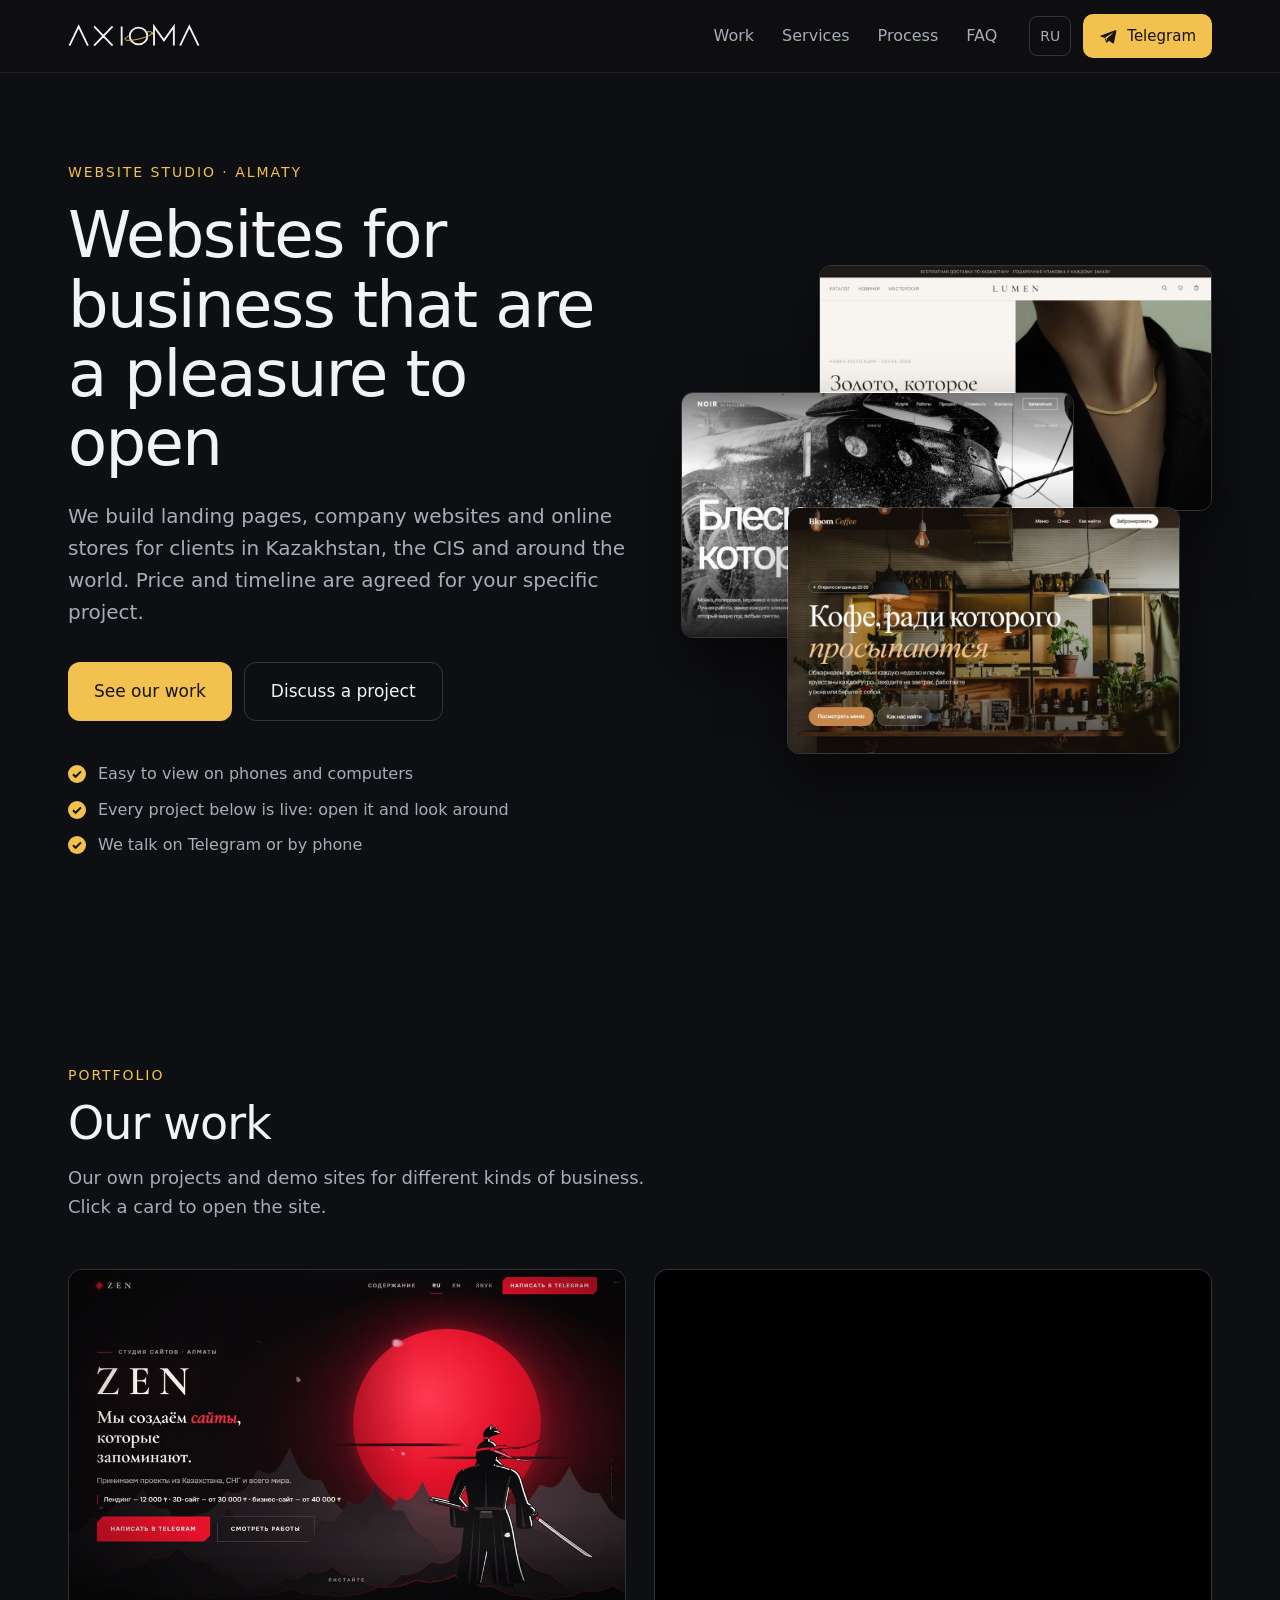
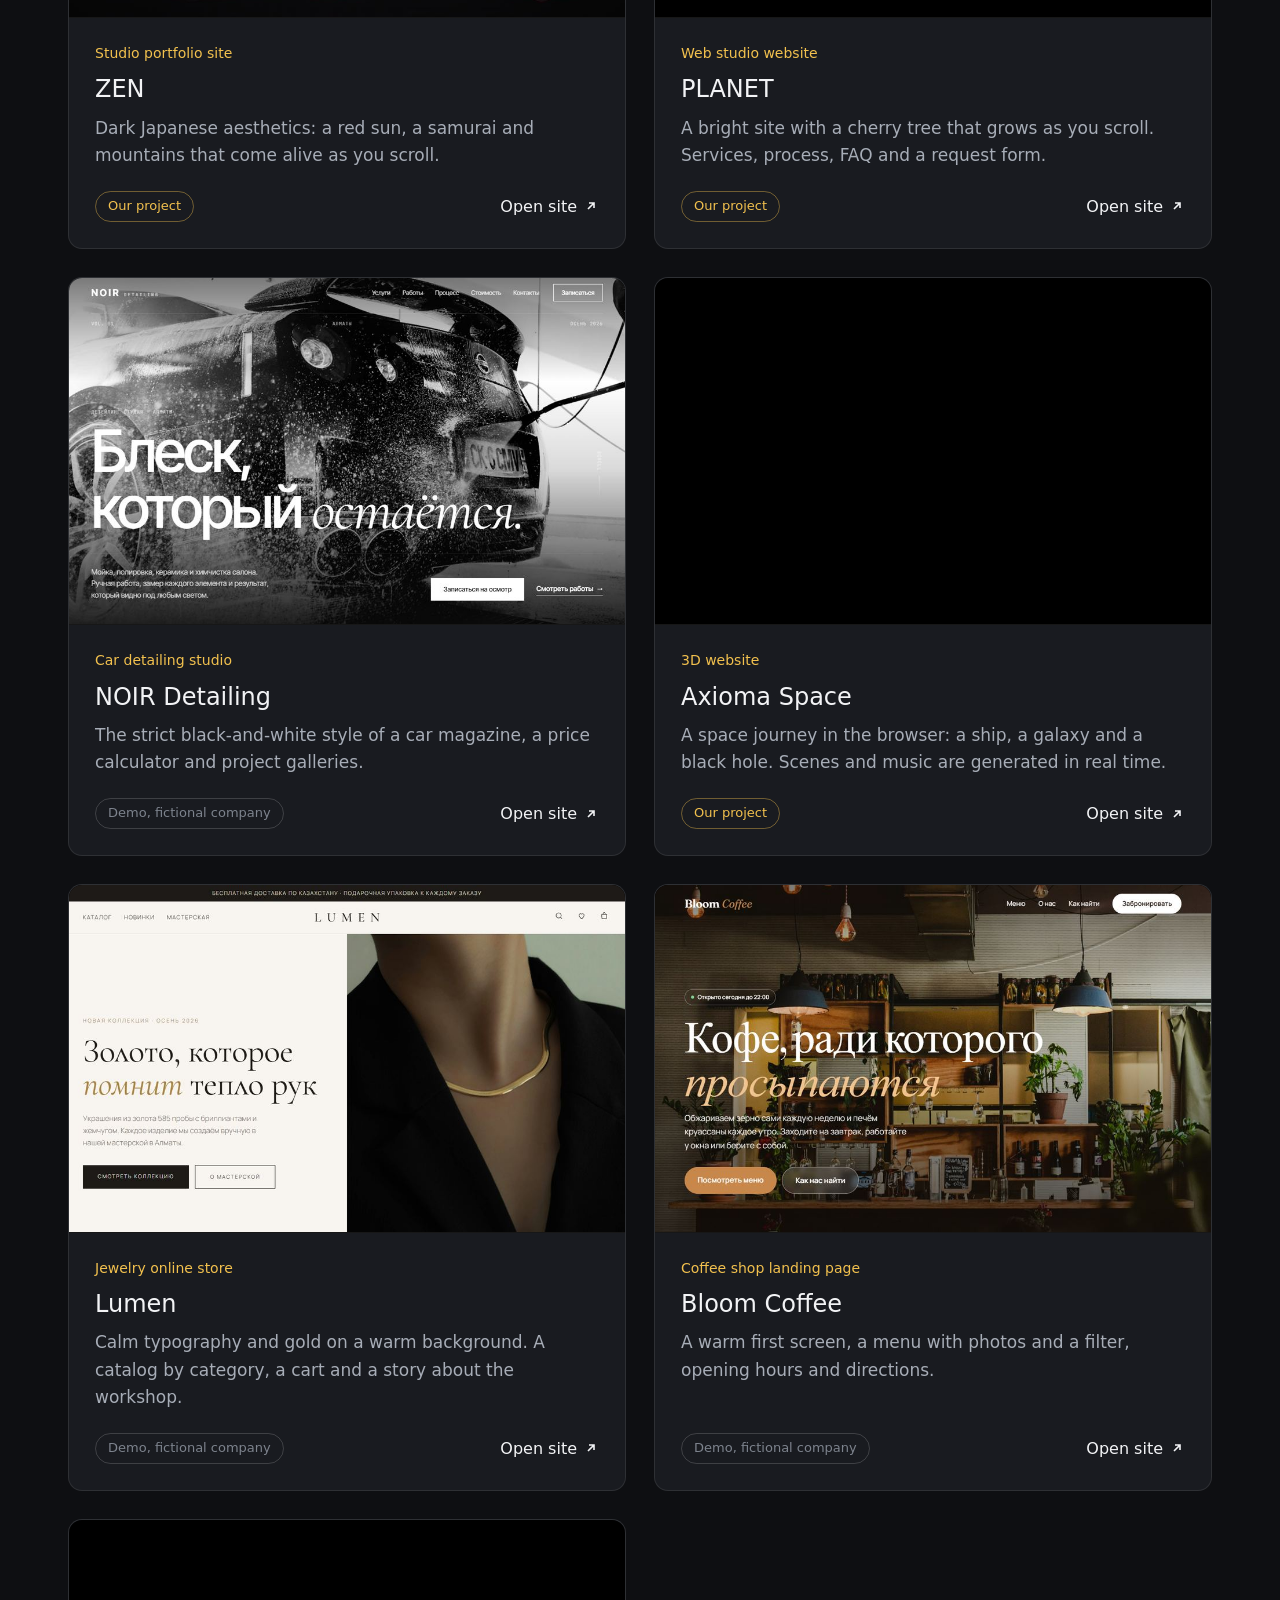
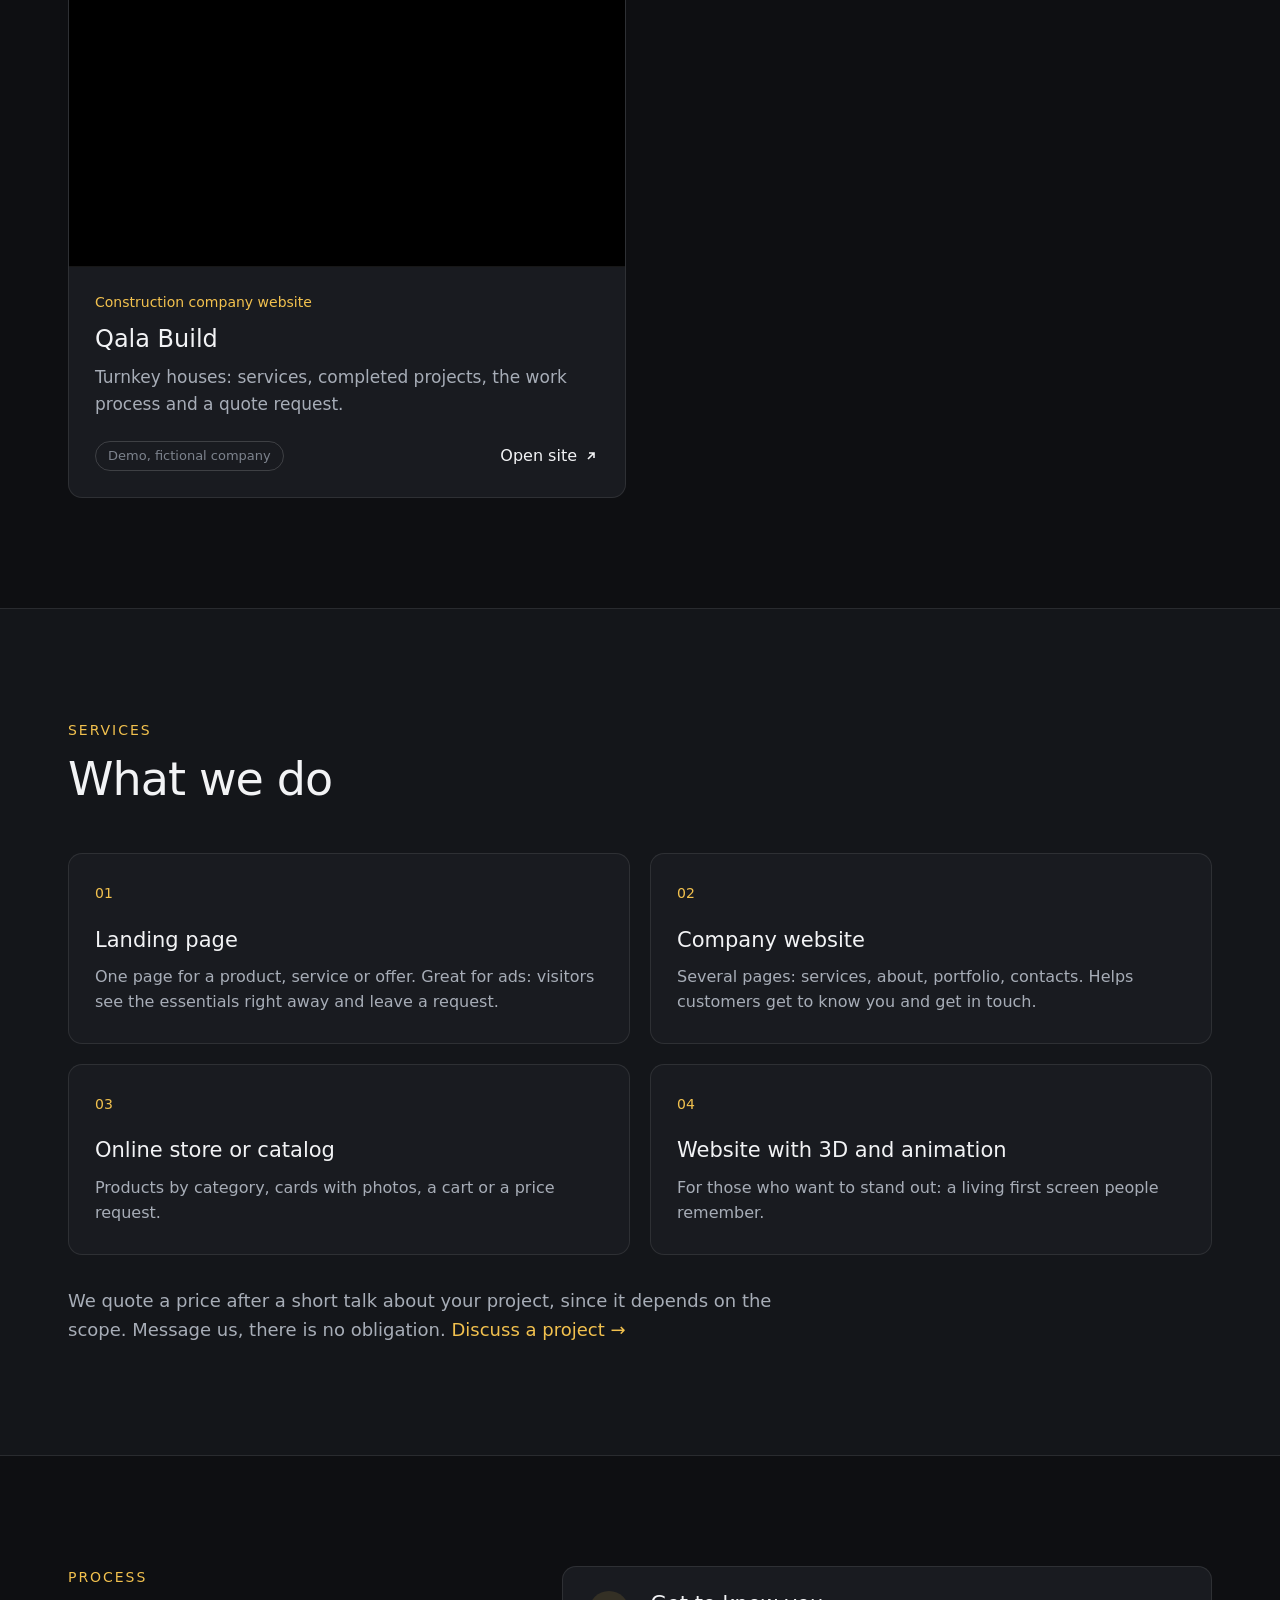
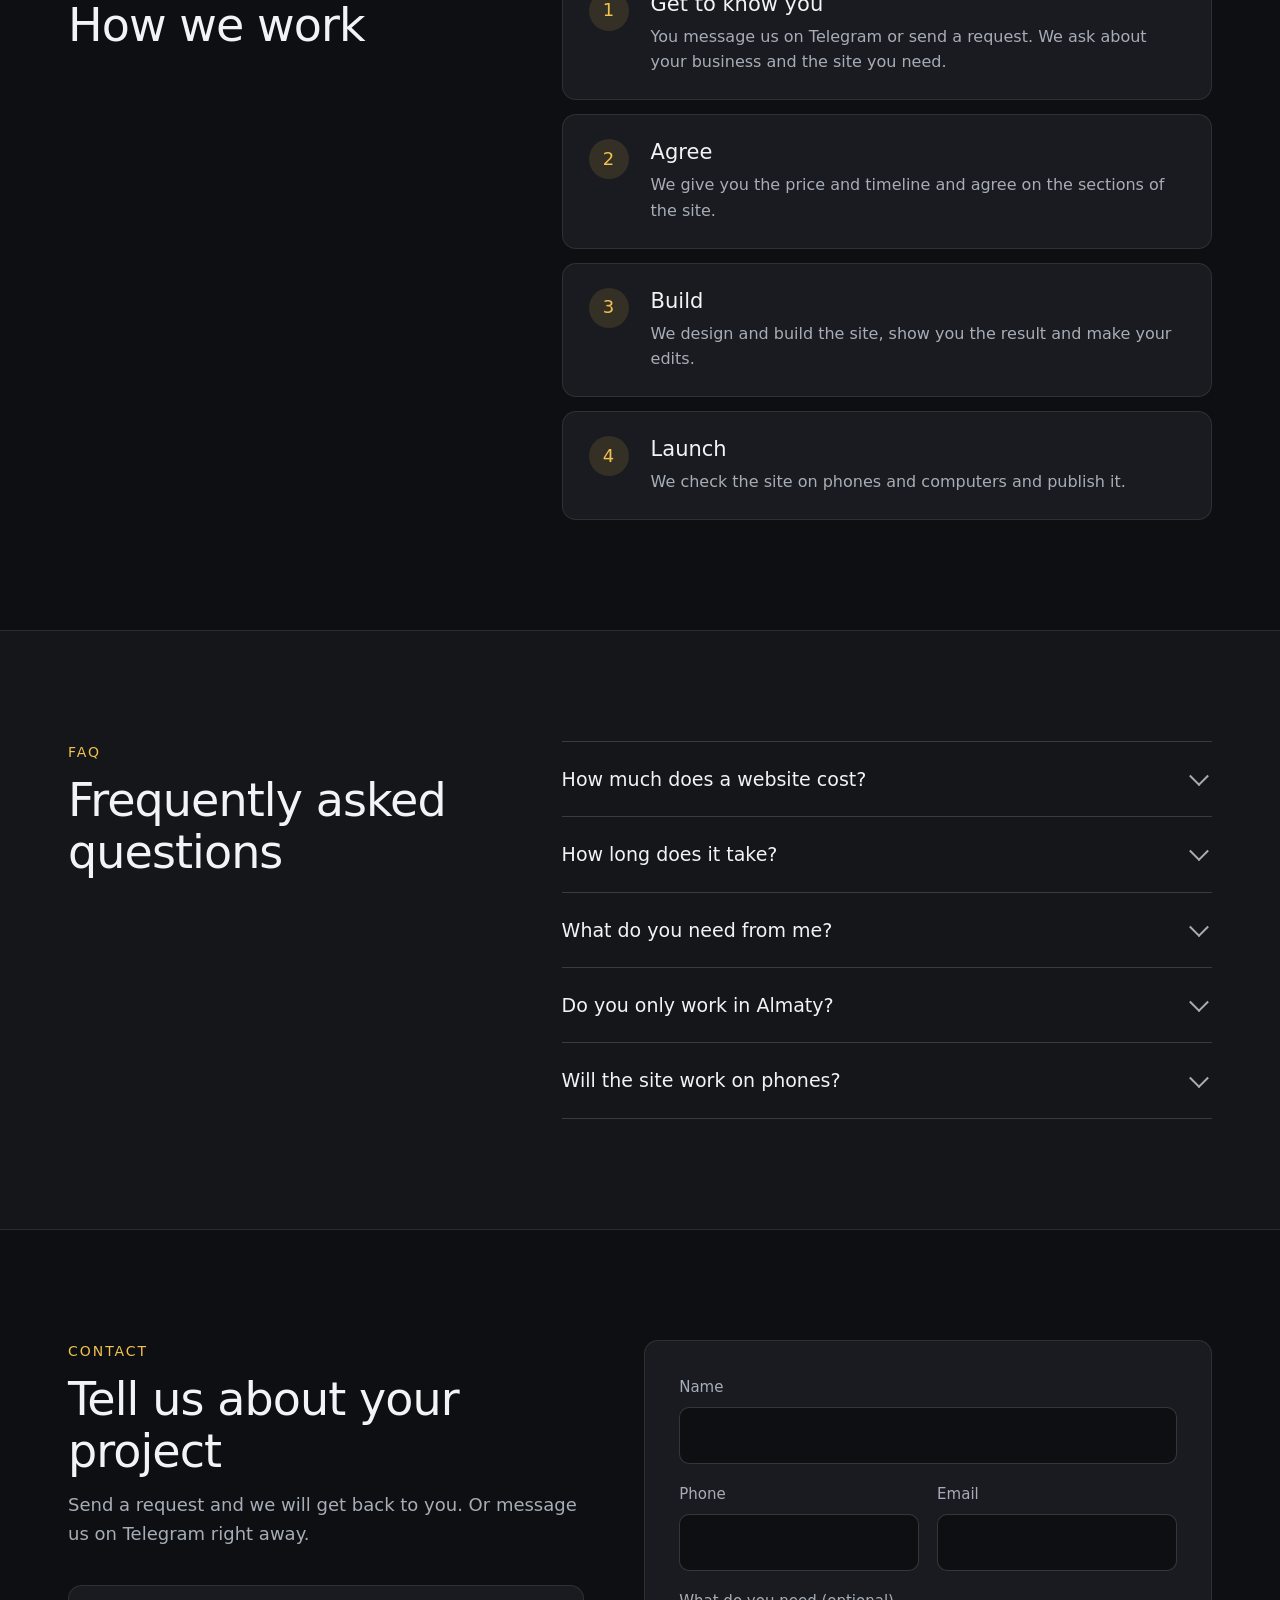
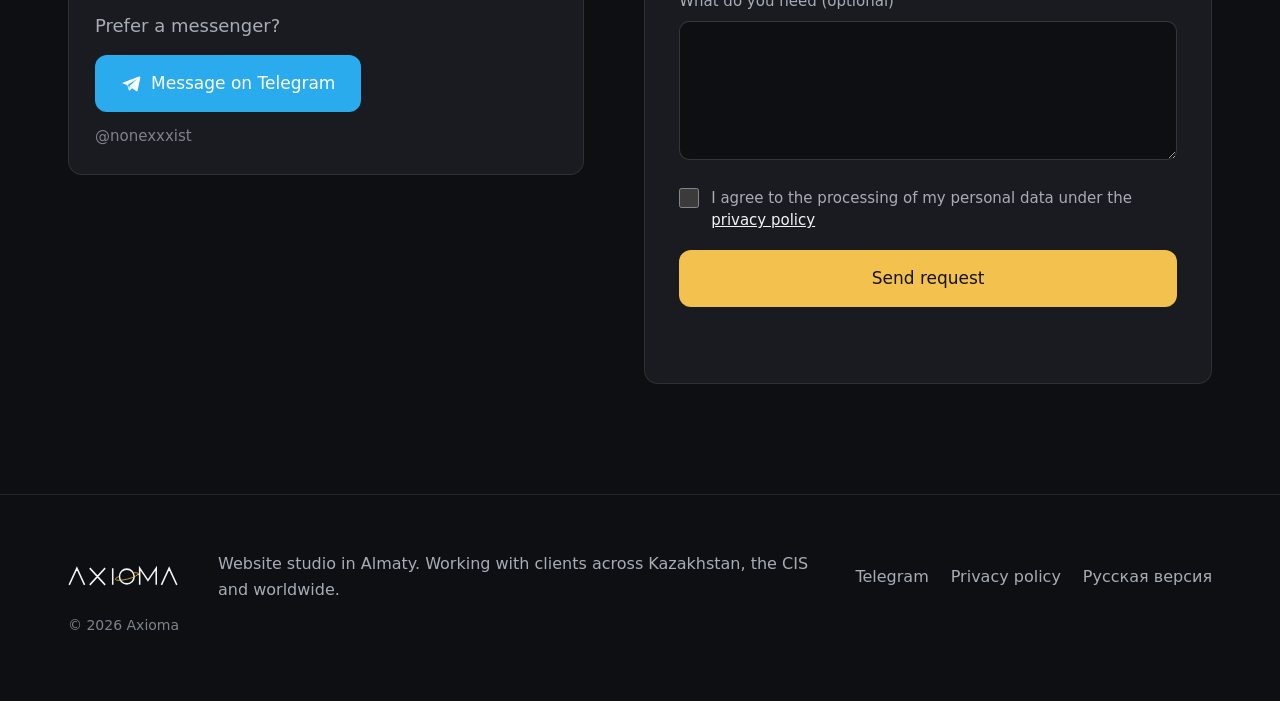
==== en/index.html @ 8eda01a6 "Redesign: calm portfolio-first home page, no prices; 3D site moves to /space/ Co-Authored-By: Claude" ====
<!doctype html>
<html lang="en">
<head>
<meta charset="utf-8">
<meta name="viewport" content="width=device-width, initial-scale=1">
<meta http-equiv="Content-Security-Policy" content="default-src 'none'; script-src 'self'; style-src 'self' https://fonts.googleapis.com; font-src https://fonts.gstatic.com; img-src 'self' data:; connect-src https://api.web3forms.com; base-uri 'none'; form-action 'none'; object-src 'none'">
<meta name="referrer" content="strict-origin-when-cross-origin">
<meta name="color-scheme" content="dark">
<meta name="theme-color" content="#0e0f12">
<title>Axioma — website design and development in Almaty</title>
<meta name="description" content="Axioma builds websites for business: landing pages, company websites and online stores. Based in Almaty, working with clients worldwide. See our work and get in touch.">
<link rel="canonical" href="https://axioma.codes/en/">
<link rel="alternate" hreflang="ru" href="https://axioma.codes/">
<link rel="alternate" hreflang="en" href="https://axioma.codes/en/">
<link rel="alternate" hreflang="x-default" href="https://axioma.codes/">
<meta property="og:type" content="website">
<meta property="og:site_name" content="Axioma">
<meta property="og:title" content="Axioma — website design and development in Almaty">
<meta property="og:description" content="Axioma builds websites for business: landing pages, company websites and online stores. Based in Almaty, working with clients worldwide. See our work and get in touch.">
<meta property="og:url" content="https://axioma.codes/en/">
<meta property="og:image" content="https://axioma.codes/og.png">
<meta property="og:image:width" content="1200">
<meta property="og:image:height" content="630">
<meta name="twitter:card" content="summary_large_image">
<link rel="icon" href="/img/favicon.svg" type="image/svg+xml">
<link rel="preconnect" href="https://fonts.googleapis.com">
<link rel="preconnect" href="https://fonts.gstatic.com" crossorigin>
<link href="https://fonts.googleapis.com/css2?family=Onest:wght@300;400;500;600&display=swap" rel="stylesheet">
<link rel="stylesheet" href="/css/home.css?v=519f4a3d72">
<script src="/js/home.js?v=519f4a3d72" defer></script>
<script type="application/ld+json">{"@context": "https://schema.org", "@type": "ProfessionalService", "name": "Axioma", "url": "https://axioma.codes/en/", "description": "Axioma builds websites for business: landing pages, company websites and online stores. Based in Almaty, working with clients worldwide. See our work and get in touch.", "logo": "https://axioma.codes/img/logo.svg", "image": "https://axioma.codes/og.png", "address": {"@type": "PostalAddress", "addressLocality": "Almaty", "addressCountry": "KZ"}, "areaServed": "Worldwide", "sameAs": ["https://t.me/nonexxxist"]}</script>
<script type="application/ld+json">{"@context": "https://schema.org", "@type": "FAQPage", "mainEntity": [{"@type": "Question", "name": "How much does a website cost?", "acceptedAnswer": {"@type": "Answer", "text": "It depends on the project: how many pages, whether there is a catalog, whether you want animation. Tell us what you need and we will give you an exact price before we start."}}, {"@type": "Question", "name": "How long does it take?", "acceptedAnswer": {"@type": "Answer", "text": "It depends on the scope. We tell you the timeline in advance, together with the price."}}, {"@type": "Question", "name": "What do you need from me?", "acceptedAnswer": {"@type": "Answer", "text": "Tell us about your business and send texts and photos if you have them. If something is missing, we will suggest what to do."}}, {"@type": "Question", "name": "Do you only work in Almaty?", "acceptedAnswer": {"@type": "Answer", "text": "No. We are based in Almaty and work remotely with clients from Kazakhstan, the CIS and other countries."}}, {"@type": "Question", "name": "Will the site work on phones?", "acceptedAnswer": {"@type": "Answer", "text": "Yes. We check every site on phones and computers."}}]}</script>
</head>
<body>
<header class="top"><div class="wrap">
  <a class="logo" href="/en/" aria-label="Axioma"><img src="/img/logo.svg" alt="Axioma" width="132" height="25"></a>
  <nav class="nav" id="nav"><a href="#work">Work</a><a href="#services">Services</a><a href="#process">Process</a><a href="#faq">FAQ</a></nav>
  <div class="actions">
    <a class="lang" href="/" hreflang="ru" title="Русская версия">RU</a>
    <a class="btn small" href="https://t.me/nonexxxist" target="_blank" rel="noopener"><svg viewBox="0 0 24 24" aria-hidden="true"><path d="M21.5 4.2 2.9 11.4c-1.3.5-1.3 1.2-.2 1.5l4.8 1.5 1.8 5.6c.2.6.1.9.8.9.5 0 .7-.2 1-.5l2.3-2.2 4.8 3.5c.9.5 1.5.2 1.7-.8l3.2-15c.3-1.3-.5-1.9-1.6-1.4zM8.3 14l9.9-6.3c.5-.3.9-.1.5.2l-8.4 7.6-.3 3.6z"/></svg><span>Telegram</span></a>
    <button class="burger" type="button" aria-controls="nav" aria-expanded="false" aria-label="Menu"><i></i><i></i></button>
  </div>
</div></header>

<main>
<section class="hero"><div class="wrap">
  <div class="hero-txt">
    <p class="eyebrow">Website studio · Almaty</p>
    <h1>Websites for business that are a pleasure to open</h1>
    <p class="lead">We build landing pages, company websites and online stores for clients in Kazakhstan, the CIS and around the world. Price and timeline are agreed for your specific project.</p>
    <div class="cta"><a class="btn" href="#work">See our work</a><a class="btn ghost" href="#request">Discuss a project</a></div>
    <ul class="facts"><li>Easy to view on phones and computers</li><li>Every project below is live: open it and look around</li><li>We talk on Telegram or by phone</li></ul>
  </div>
  <div class="hero-pics" aria-hidden="true">
    <img class="p1" src="/img/work-lumen.jpg" alt="" width="960" height="600">
    <img class="p2" src="/img/work-noir.jpg" alt="" width="960" height="600">
    <img class="p3" src="/img/work-coffee.jpg" alt="" width="960" height="600">
  </div>
</div></section>

<section id="work" class="sec"><div class="wrap">
  <div class="head"><p class="eyebrow">Portfolio</p><h2>Our work</h2><p class="sub">Our own projects and demo sites for different kinds of business. Click a card to open the site.</p></div>
  <div class="works"><a class="work" href="https://rootvandal.github.io/zen/" target="_blank" rel="noopener"><span class="shot"><img src="/img/work-zen.jpg" alt="ZEN: Studio portfolio site" width="960" height="600" loading="lazy"></span><span class="meta"><span class="kind">Studio portfolio site</span><span class="name">ZEN</span><span class="text">Dark Japanese aesthetics: a red sun, a samurai and mountains that come alive as you scroll.</span><span class="foot"><span class="badge ours">Our project</span><span class="go">Open site <svg viewBox="0 0 16 16" aria-hidden="true"><path d="M5 11 11 5M6 5h5v5"/></svg></span></span></span></a><a class="work" href="https://kenyfn.github.io/planet-preview/" target="_blank" rel="noopener"><span class="shot"><img src="/img/work-planet.jpg" alt="PLANET: Web studio website" width="960" height="600" loading="lazy"></span><span class="meta"><span class="kind">Web studio website</span><span class="name">PLANET</span><span class="text">A bright site with a cherry tree that grows as you scroll. Services, process, FAQ and a request form.</span><span class="foot"><span class="badge ours">Our project</span><span class="go">Open site <svg viewBox="0 0 16 16" aria-hidden="true"><path d="M5 11 11 5M6 5h5v5"/></svg></span></span></span></a><a class="work" href="https://rootvandal.github.io/noir-detailing/" target="_blank" rel="noopener"><span class="shot"><img src="/img/work-noir.jpg" alt="NOIR Detailing: Car detailing studio" width="960" height="600" loading="lazy"></span><span class="meta"><span class="kind">Car detailing studio</span><span class="name">NOIR Detailing</span><span class="text">The strict black-and-white style of a car magazine, a price calculator and project galleries.</span><span class="foot"><span class="badge">Demo, fictional company</span><span class="go">Open site <svg viewBox="0 0 16 16" aria-hidden="true"><path d="M5 11 11 5M6 5h5v5"/></svg></span></span></span></a><a class="work" href="/space/" target="_blank" rel="noopener"><span class="shot"><img src="/img/work-space.jpg" alt="Axioma Space: 3D website" width="960" height="600" loading="lazy"></span><span class="meta"><span class="kind">3D website</span><span class="name">Axioma Space</span><span class="text">A space journey in the browser: a ship, a galaxy and a black hole. Scenes and music are generated in real time.</span><span class="foot"><span class="badge ours">Our project</span><span class="go">Open site <svg viewBox="0 0 16 16" aria-hidden="true"><path d="M5 11 11 5M6 5h5v5"/></svg></span></span></span></a><a class="work" href="https://rootvandal.github.io/axioma-demos/lumen/" target="_blank" rel="noopener"><span class="shot"><img src="/img/work-lumen.jpg" alt="Lumen: Jewelry online store" width="960" height="600" loading="lazy"></span><span class="meta"><span class="kind">Jewelry online store</span><span class="name">Lumen</span><span class="text">Calm typography and gold on a warm background. A catalog by category, a cart and a story about the workshop.</span><span class="foot"><span class="badge">Demo, fictional company</span><span class="go">Open site <svg viewBox="0 0 16 16" aria-hidden="true"><path d="M5 11 11 5M6 5h5v5"/></svg></span></span></span></a><a class="work" href="https://rootvandal.github.io/axioma-demos/coffee/" target="_blank" rel="noopener"><span class="shot"><img src="/img/work-coffee.jpg" alt="Bloom Coffee: Coffee shop landing page" width="960" height="600" loading="lazy"></span><span class="meta"><span class="kind">Coffee shop landing page</span><span class="name">Bloom Coffee</span><span class="text">A warm first screen, a menu with photos and a filter, opening hours and directions.</span><span class="foot"><span class="badge">Demo, fictional company</span><span class="go">Open site <svg viewBox="0 0 16 16" aria-hidden="true"><path d="M5 11 11 5M6 5h5v5"/></svg></span></span></span></a><a class="work" href="https://rootvandal.github.io/axioma-demos/build/" target="_blank" rel="noopener"><span class="shot"><img src="/img/work-build.jpg" alt="Qala Build: Construction company website" width="960" height="600" loading="lazy"></span><span class="meta"><span class="kind">Construction company website</span><span class="name">Qala Build</span><span class="text">Turnkey houses: services, completed projects, the work process and a quote request.</span><span class="foot"><span class="badge">Demo, fictional company</span><span class="go">Open site <svg viewBox="0 0 16 16" aria-hidden="true"><path d="M5 11 11 5M6 5h5v5"/></svg></span></span></span></a></div>
</div></section>

<section id="services" class="sec alt"><div class="wrap">
  <div class="head"><p class="eyebrow">Services</p><h2>What we do</h2></div>
  <div class="cards"><div class="card"><span class="num">01</span><h3>Landing page</h3><p>One page for a product, service or offer. Great for ads: visitors see the essentials right away and leave a request.</p></div><div class="card"><span class="num">02</span><h3>Company website</h3><p>Several pages: services, about, portfolio, contacts. Helps customers get to know you and get in touch.</p></div><div class="card"><span class="num">03</span><h3>Online store or catalog</h3><p>Products by category, cards with photos, a cart or a price request.</p></div><div class="card"><span class="num">04</span><h3>Website with 3D and animation</h3><p>For those who want to stand out: a living first screen people remember.</p></div></div>
  <p class="note">We quote a price after a short talk about your project, since it depends on the scope. Message us, there is no obligation. <a href="#request">Discuss a project →</a></p>
</div></section>

<section id="process" class="sec"><div class="wrap split">
  <div class="head"><p class="eyebrow">Process</p><h2>How we work</h2></div>
  <ol class="steps"><li><span class="num">1</span><div><h3>Get to know you</h3><p>You message us on Telegram or send a request. We ask about your business and the site you need.</p></div></li><li><span class="num">2</span><div><h3>Agree</h3><p>We give you the price and timeline and agree on the sections of the site.</p></div></li><li><span class="num">3</span><div><h3>Build</h3><p>We design and build the site, show you the result and make your edits.</p></div></li><li><span class="num">4</span><div><h3>Launch</h3><p>We check the site on phones and computers and publish it.</p></div></li></ol>
</div></section>

<section id="faq" class="sec alt"><div class="wrap split">
  <div class="head"><p class="eyebrow">FAQ</p><h2>Frequently asked questions</h2></div>
  <div class="faq"><details><summary>How much does a website cost?</summary><p>It depends on the project: how many pages, whether there is a catalog, whether you want animation. Tell us what you need and we will give you an exact price before we start.</p></details><details><summary>How long does it take?</summary><p>It depends on the scope. We tell you the timeline in advance, together with the price.</p></details><details><summary>What do you need from me?</summary><p>Tell us about your business and send texts and photos if you have them. If something is missing, we will suggest what to do.</p></details><details><summary>Do you only work in Almaty?</summary><p>No. We are based in Almaty and work remotely with clients from Kazakhstan, the CIS and other countries.</p></details><details><summary>Will the site work on phones?</summary><p>Yes. We check every site on phones and computers.</p></details></div>
</div></section>

<section id="request" class="sec"><div class="wrap contact">
  <div class="head">
    <p class="eyebrow">Contact</p><h2>Tell us about your project</h2><p class="sub">Send a request and we will get back to you. Or message us on Telegram right away.</p>
    <div class="tgcard"><p>Prefer a messenger?</p><a class="btn tg" href="https://t.me/nonexxxist" target="_blank" rel="noopener"><svg viewBox="0 0 24 24" aria-hidden="true"><path d="M21.5 4.2 2.9 11.4c-1.3.5-1.3 1.2-.2 1.5l4.8 1.5 1.8 5.6c.2.6.1.9.8.9.5 0 .7-.2 1-.5l2.3-2.2 4.8 3.5c.9.5 1.5.2 1.7-.8l3.2-15c.3-1.3-.5-1.9-1.6-1.4zM8.3 14l9.9-6.3c.5-.3.9-.1.5.2l-8.4 7.6-.3 3.6z"/></svg><span>Message on Telegram</span></a><span class="handle">@nonexxxist</span></div>
  </div>
  <form id="apply" class="form" novalidate data-key="a1237403-07fb-4b6d-88e4-250b3a159863" data-msgs='{&quot;errName&quot;: &quot;Enter your name&quot;, &quot;errPhone&quot;: &quot;Enter a valid phone number&quot;, &quot;errEmail&quot;: &quot;Enter a valid email&quot;, &quot;errConsent&quot;: &quot;Please confirm your consent&quot;, &quot;errSend&quot;: &quot;Could not send. Please try again or message us on Telegram.&quot;, &quot;ok&quot;: &quot;Thank you, your request has been sent! We will be in touch soon.&quot;, &quot;sending&quot;: &quot;Sending…&quot;, &quot;send&quot;: &quot;Send request&quot;}'>
    <label class="trap" aria-hidden="true">botcheck<input type="checkbox" name="botcheck" tabindex="-1" autocomplete="off"></label>
    <div class="field"><label for="f-name">Name</label><input id="f-name" name="name" required maxlength="80" autocomplete="name"><span class="err" role="alert"></span></div>
    <div class="row">
      <div class="field"><label for="f-phone">Phone</label><input id="f-phone" name="phone" type="tel" required maxlength="20" autocomplete="tel" inputmode="tel"><span class="err" role="alert"></span></div>
      <div class="field"><label for="f-email">Email</label><input id="f-email" name="email" type="email" required maxlength="120" autocomplete="email"><span class="err" role="alert"></span></div>
    </div>
    <div class="field"><label for="f-msg">What do you need (optional)</label><textarea id="f-msg" name="message" rows="4" maxlength="1500"></textarea></div>
    <div class="field consent"><label><input type="checkbox" name="consent" required> <span>I agree to the processing of my personal data under the <a href="/en/privacy/">privacy policy</a></span></label><span class="err" role="alert"></span></div>
    <button class="btn wide" type="submit">Send request</button>
    <p class="status" id="apply-status" role="status"></p>
  </form>
</div></section>
</main>

<footer class="bottom"><div class="wrap">
  <img src="/img/logo.svg" alt="Axioma" width="110" height="21">
  <p>Website studio in Almaty. Working with clients across Kazakhstan, the CIS and worldwide.</p>
  <p class="links"><a href="https://t.me/nonexxxist" target="_blank" rel="noopener">Telegram</a><a href="/en/privacy/">Privacy policy</a><a href="/">Русская версия</a></p>
  <p class="copy">© 2026 Axioma</p>
</div></footer>
</body>
</html>
---- css/home.css ----
:root{
  --bg:#0e0f12;--bg2:#14161a;--card:#191b20;--line:rgba(255,255,255,.09);--line2:rgba(255,255,255,.16);
  --fg:#f2f3f5;--mute:#a7adb7;--dim:#7d838d;--gold:#f2c14e;--gold2:#e0ad35;--red:#ff7b72;--green:#7bd88f;
  --r:14px;--sans:"Onest","Segoe UI",system-ui,-apple-system,sans-serif
}
*{box-sizing:border-box;margin:0}
html{background:var(--bg);color-scheme:dark;-webkit-text-size-adjust:100%;scroll-behavior:smooth;scroll-padding-top:84px}
body{background:var(--bg);color:var(--fg);font:400 18px/1.6 var(--sans);-webkit-font-smoothing:antialiased}
a{color:inherit}
img{display:block;max-width:100%;height:auto}
button,input,textarea{font:inherit;color:inherit}
:focus-visible{outline:2px solid var(--gold);outline-offset:3px;border-radius:6px}
.wrap{max-width:1200px;margin:0 auto;padding:0 28px}

/* header */
.top{position:sticky;top:0;z-index:20;background:rgba(14,15,18,.86);-webkit-backdrop-filter:blur(14px);backdrop-filter:blur(14px);border-bottom:1px solid var(--line)}
.top .wrap{display:flex;align-items:center;gap:32px;height:72px}
.logo img{width:132px;height:auto}
.nav{display:flex;gap:28px;margin-left:auto;font-size:16px}
.nav a{text-decoration:none;color:var(--mute);transition:color .2s}
.nav a:hover{color:var(--fg)}
.actions{display:flex;align-items:center;gap:12px}
.lang{text-decoration:none;font-size:14px;font-weight:500;color:var(--mute);padding:8px 10px;border:1px solid var(--line2);border-radius:8px}
.lang:hover{color:var(--fg);border-color:var(--fg)}
.burger{display:none;width:42px;height:42px;border:1px solid var(--line2);border-radius:10px;background:none;cursor:pointer;position:relative}
.burger i{position:absolute;left:12px;right:12px;height:2px;background:var(--fg);transition:transform .25s}
.burger i:first-child{top:15px}.burger i:last-child{bottom:15px}
.burger[aria-expanded="true"] i:first-child{transform:translateY(4px) rotate(45deg)}
.burger[aria-expanded="true"] i:last-child{transform:translateY(-4px) rotate(-45deg)}

/* buttons */
.btn{display:inline-flex;align-items:center;justify-content:center;gap:10px;padding:15px 26px;border-radius:12px;background:var(--gold);color:#16130a;font-weight:500;font-size:17px;text-decoration:none;border:0;cursor:pointer;transition:background .2s,transform .2s}
.btn:hover{background:var(--gold2);transform:translateY(-1px)}
.btn svg{width:20px;height:20px;fill:currentColor}
.btn.small{padding:10px 16px;font-size:15px;border-radius:10px}
.btn.small svg{width:18px;height:18px}
.btn.ghost{background:transparent;color:var(--fg);border:1px solid var(--line2)}
.btn.ghost:hover{border-color:var(--fg);background:rgba(255,255,255,.04)}
.btn.wide{width:100%}
.btn:disabled{opacity:.6;cursor:wait;transform:none}

/* hero */
.hero{padding:88px 0 96px;overflow:hidden}
.hero .wrap{display:grid;grid-template-columns:1.05fr 1fr;gap:56px;align-items:center}
.eyebrow{font-size:14px;font-weight:500;letter-spacing:.14em;text-transform:uppercase;color:var(--gold)}
h1{font-weight:500;font-size:clamp(38px,5.2vw,64px);line-height:1.08;letter-spacing:-.025em;margin:18px 0 22px}
.lead{font-size:20px;color:var(--mute);max-width:560px}
.cta{display:flex;flex-wrap:wrap;gap:12px;margin-top:34px}
.facts{list-style:none;padding:0;margin-top:40px;display:grid;gap:10px;color:var(--mute);font-size:16px}
.facts li{display:flex;gap:12px;align-items:flex-start}
.facts li:before{content:"";flex:none;width:18px;height:18px;margin-top:4px;border-radius:50%;background:var(--gold) url("data:image/svg+xml,%3Csvg xmlns='http://www.w3.org/2000/svg' viewBox='0 0 18 18'%3E%3Cpath d='m5 9.2 2.6 2.6L13 6.4' fill='none' stroke='%2316130a' stroke-width='2'/%3E%3C/svg%3E")}
.hero-pics{position:relative;aspect-ratio:1/0.92}
.hero-pics img{position:absolute;width:74%;border-radius:12px;border:1px solid var(--line2);box-shadow:0 30px 60px rgba(0,0,0,.5)}
.hero-pics .p1{right:0;top:0}
.hero-pics .p2{left:0;top:26%}
.hero-pics .p3{right:6%;bottom:0}

/* sections */
.sec{padding:110px 0}
.sec.alt{background:var(--bg2);border-top:1px solid var(--line);border-bottom:1px solid var(--line)}
.head{margin-bottom:48px}
h2{font-weight:500;font-size:clamp(32px,3.8vw,46px);line-height:1.12;letter-spacing:-.02em;margin-top:12px}
.sub{color:var(--mute);margin-top:14px;max-width:620px}
h3{font-weight:500;font-size:21px;line-height:1.3}

/* work */
.works{display:grid;grid-template-columns:repeat(2,1fr);gap:28px}
.work{display:flex;flex-direction:column;text-decoration:none;background:var(--card);border:1px solid var(--line);border-radius:var(--r);overflow:hidden;transition:border-color .25s,transform .25s}
.work:hover{border-color:var(--line2);transform:translateY(-3px)}
.shot{display:block;aspect-ratio:16/10;overflow:hidden;border-bottom:1px solid var(--line);background:#000}
.shot img{width:100%;height:100%;object-fit:cover;transition:transform .6s ease}
.work:hover .shot img{transform:scale(1.03)}
.meta{display:flex;flex-direction:column;gap:6px;padding:24px 26px 26px;flex:1}
.kind{font-size:14px;color:var(--gold);font-weight:500}
.name{font-size:24px;font-weight:500}
.text{color:var(--mute);font-size:17px}
.foot{display:flex;justify-content:space-between;align-items:center;gap:12px;margin-top:auto;padding-top:16px}
.badge{font-size:13px;color:var(--dim);border:1px solid var(--line2);border-radius:20px;padding:4px 12px}
.badge.ours{color:var(--gold);border-color:rgba(242,193,78,.4)}
.go{display:inline-flex;align-items:center;gap:6px;font-weight:500;font-size:16px;white-space:nowrap}
.go svg{width:16px;height:16px;fill:none;stroke:currentColor;stroke-width:1.6}
.work:hover .go{color:var(--gold)}

/* services */
.cards{display:grid;grid-template-columns:repeat(2,1fr);gap:20px}
.card{background:var(--card);border:1px solid var(--line);border-radius:var(--r);padding:28px 26px}
.card .num{display:block;font-size:14px;color:var(--gold);margin-bottom:22px}
.card p{color:var(--mute);font-size:16px;margin-top:10px}
.note{margin-top:32px;color:var(--mute);max-width:760px}
.note a{color:var(--gold);text-decoration:none;white-space:nowrap}

/* process + faq */
.split{display:grid;grid-template-columns:.8fr 1.2fr;gap:60px;align-items:start}
.split .head{position:sticky;top:110px}
.steps{list-style:none;padding:0;display:grid;gap:14px}
.steps li{display:flex;gap:22px;background:var(--card);border:1px solid var(--line);border-radius:var(--r);padding:24px 26px}
.steps .num{flex:none;width:40px;height:40px;border-radius:50%;display:grid;place-items:center;background:rgba(242,193,78,.12);color:var(--gold);font-weight:500}
.steps p{color:var(--mute);font-size:16px;margin-top:6px}
.faq details{border-bottom:1px solid var(--line2)}
.faq details:first-child{border-top:1px solid var(--line2)}
.faq summary{list-style:none;cursor:pointer;padding:22px 44px 22px 0;font-size:19px;font-weight:500;position:relative}
.faq summary::-webkit-details-marker{display:none}
.faq summary:after{content:"";position:absolute;right:6px;top:50%;width:12px;height:12px;border-right:2px solid var(--mute);border-bottom:2px solid var(--mute);transform:translateY(-70%) rotate(45deg);transition:transform .2s}
.faq details[open] summary:after{transform:translateY(-30%) rotate(-135deg)}
.faq p{color:var(--mute);padding:0 0 24px;max-width:640px}

/* contact */
.contact{display:grid;grid-template-columns:1fr 1.1fr;gap:60px;align-items:start}
.tgcard{margin-top:36px;padding:26px;border-radius:var(--r);background:var(--card);border:1px solid var(--line)}
.tgcard p{color:var(--mute);margin-bottom:14px}
.btn.tg{background:#2aabee;color:#fff}
.btn.tg:hover{background:#1e98d8}
.handle{display:block;margin-top:12px;color:var(--dim);font-size:15px}
.form{background:var(--card);border:1px solid var(--line);border-radius:var(--r);padding:34px;display:grid;gap:18px}
.row{display:grid;grid-template-columns:1fr 1fr;gap:18px}
.field label{display:block;font-size:15px;color:var(--mute);margin-bottom:8px}
.field input,.field textarea{width:100%;background:var(--bg);border:1px solid var(--line2);border-radius:10px;padding:14px 16px;font-size:17px;transition:border-color .2s}
.field textarea{resize:vertical;min-height:110px}
.field input:focus,.field textarea:focus{outline:none;border-color:var(--gold)}
.field.bad input{border-color:var(--red)}
.err{display:block;color:var(--red);font-size:14px;min-height:0;margin-top:6px}
.err:empty{display:none}
.consent label{display:flex;gap:12px;align-items:flex-start;font-size:15px;line-height:1.5;color:var(--mute);margin:0;cursor:pointer}
.consent input{width:20px;height:20px;flex:none;margin-top:1px;accent-color:var(--gold);padding:0}
.consent a{color:var(--fg)}
.status{font-size:16px;min-height:1.5em}
.status.ok{color:var(--green)}
.status.fail{color:var(--red)}
.trap{position:absolute;left:-9999px;width:1px;height:1px;overflow:hidden}

/* footer */
.bottom{border-top:1px solid var(--line);padding:56px 0 64px;color:var(--mute);font-size:16px}
.bottom .wrap{display:grid;grid-template-columns:auto 1fr auto;gap:12px 40px;align-items:center}
.bottom img{width:110px}
.bottom .links{display:flex;gap:22px;flex-wrap:wrap}
.bottom .links a{text-decoration:none}
.bottom .links a:hover{color:var(--fg)}
.bottom .copy{grid-column:1/-1;color:var(--dim);font-size:14px}

/* tablets */
@media (max-width:1060px){
  .nav{gap:20px;font-size:15px}
  .cards{grid-template-columns:1fr 1fr}
  .hero .wrap{grid-template-columns:1fr}
  .hero-pics{max-width:620px;width:100%;margin:10px auto 0}
  .split,.contact{grid-template-columns:1fr;gap:10px}
  .split .head{position:static}
  .bottom .wrap{grid-template-columns:1fr}
}
/* phones */
@media (max-width:860px){
  .wrap{padding:0 20px}
  .top .wrap{gap:12px;height:64px}
  .logo img{width:112px}
  .actions{margin-left:auto}
  .burger{display:block}
  .nav{display:none;position:absolute;left:0;right:0;top:64px;flex-direction:column;gap:0;margin:0;padding:8px 20px 18px;background:var(--bg);border-bottom:1px solid var(--line)}
  .nav.open{display:flex}
  .nav a{padding:14px 0;font-size:18px;color:var(--fg);border-bottom:1px solid var(--line)}
  .nav a:last-child{border-bottom:0}
  .hero{padding:48px 0 64px}
  .lead{font-size:18px}
  .sec{padding:76px 0}
  .head{margin-bottom:32px}
  .works{grid-template-columns:1fr;gap:20px}
  .meta{padding:20px}
  .name{font-size:22px}
  .cards{grid-template-columns:1fr;gap:14px}
  .form{padding:22px}
  .row{grid-template-columns:1fr}
  .cta .btn{flex:1 1 220px}
}
@media (max-width:420px){
  .btn.small span{display:none}
  .btn.small{padding:10px 12px}
  .steps li{gap:16px;padding:20px}
}
@media (prefers-reduced-motion:reduce){html{scroll-behavior:auto}*{transition:none!important}}
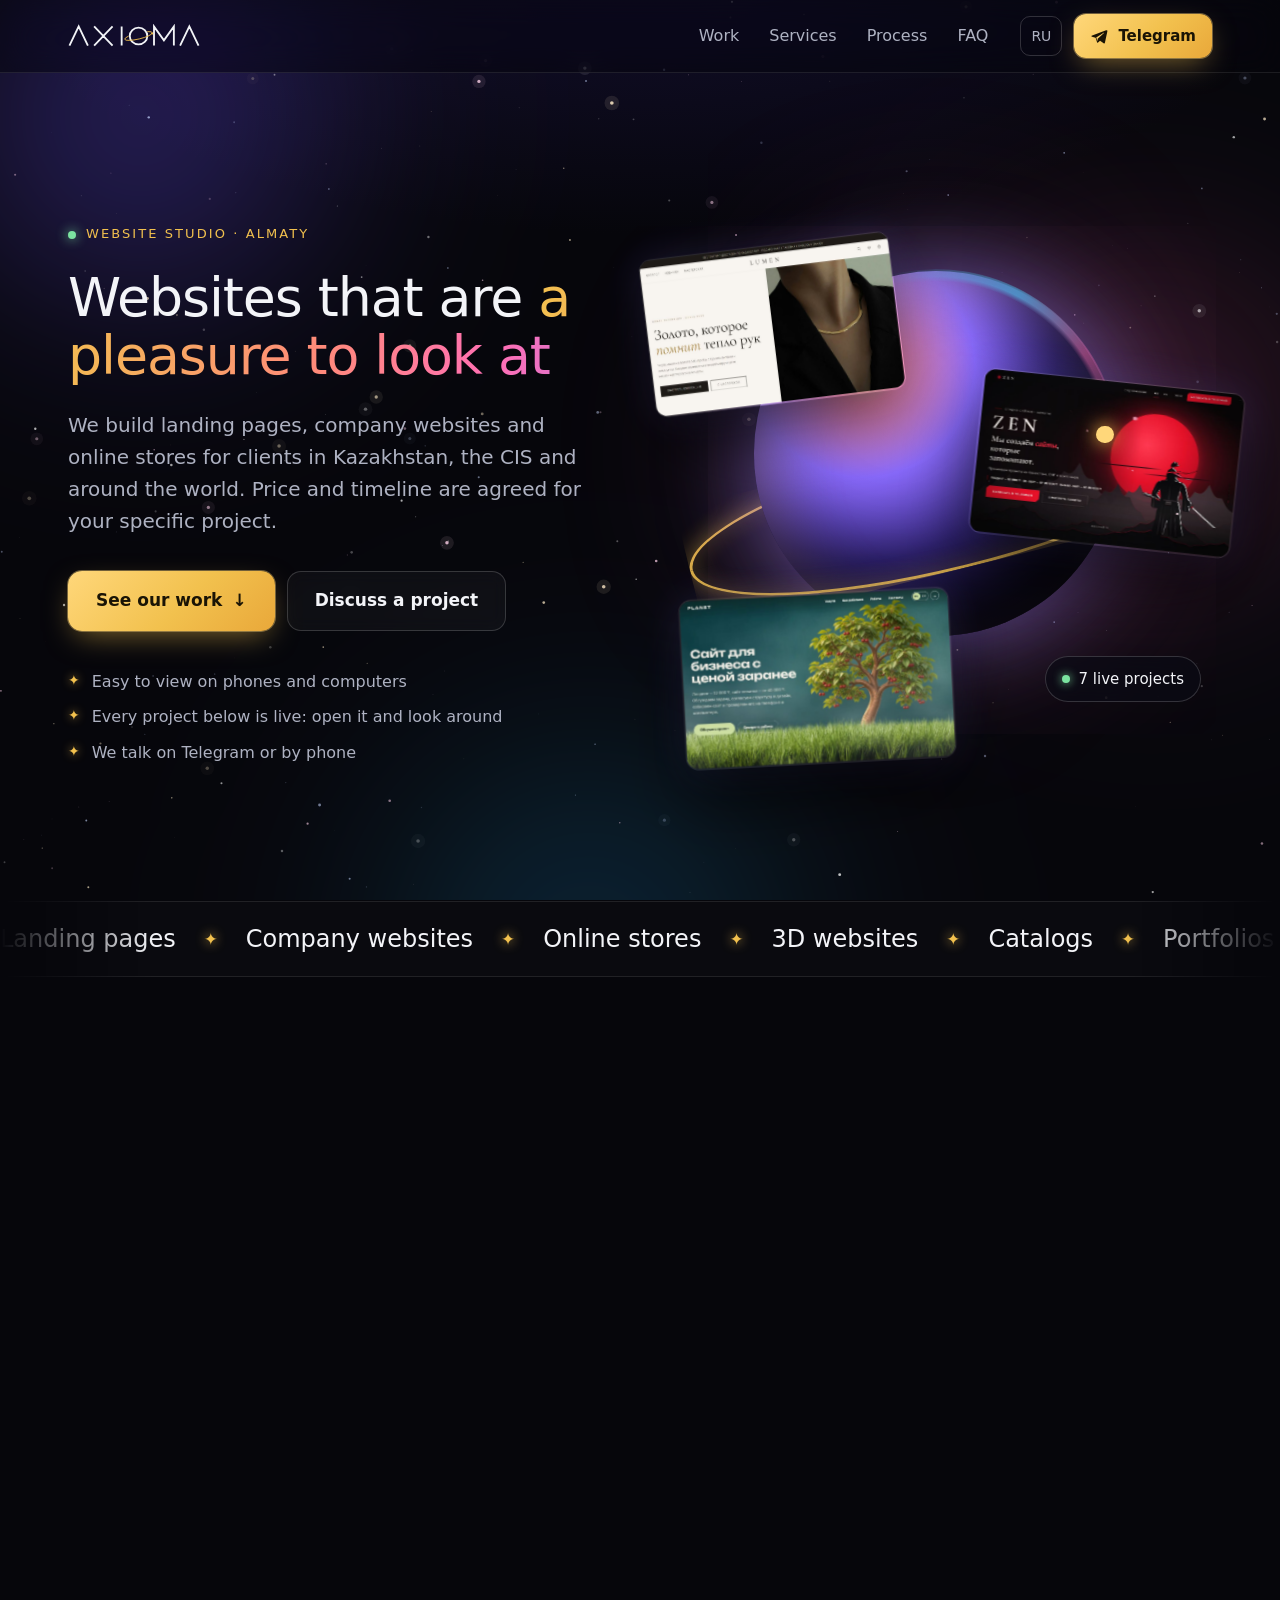
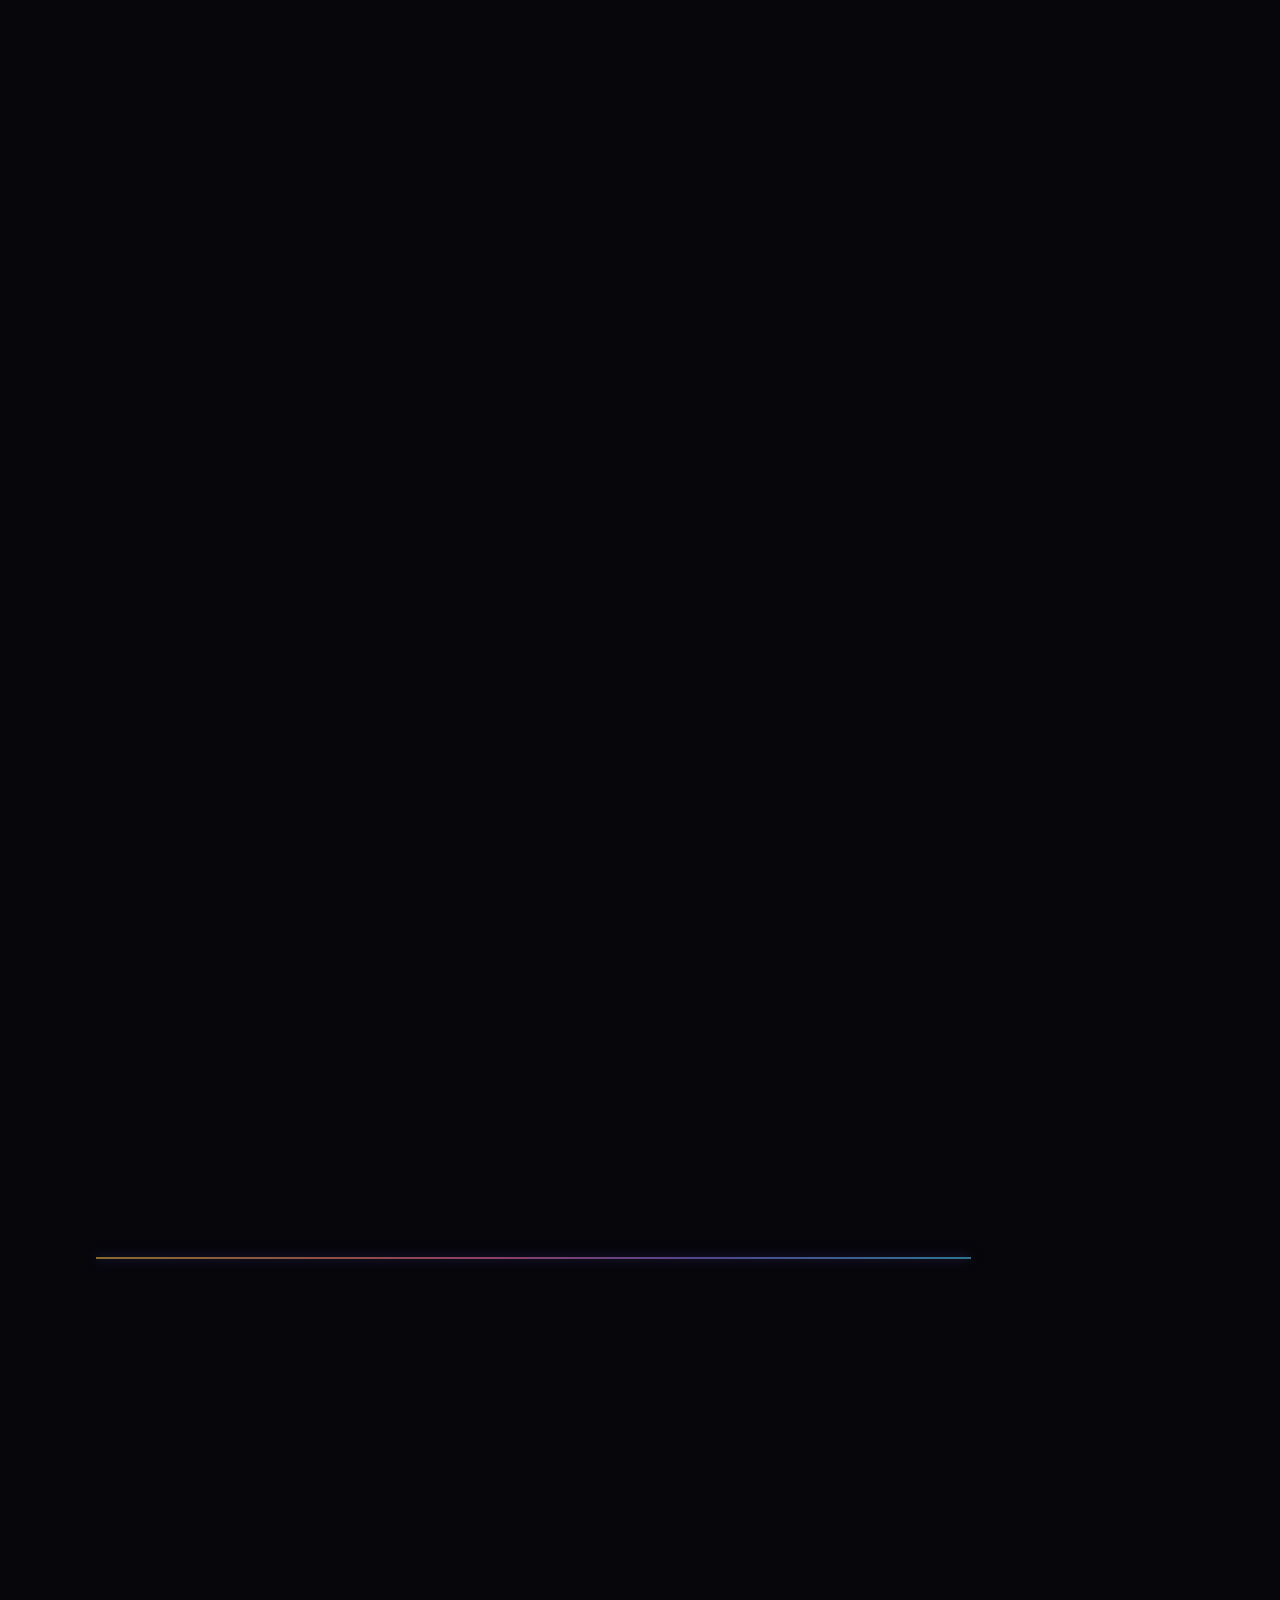
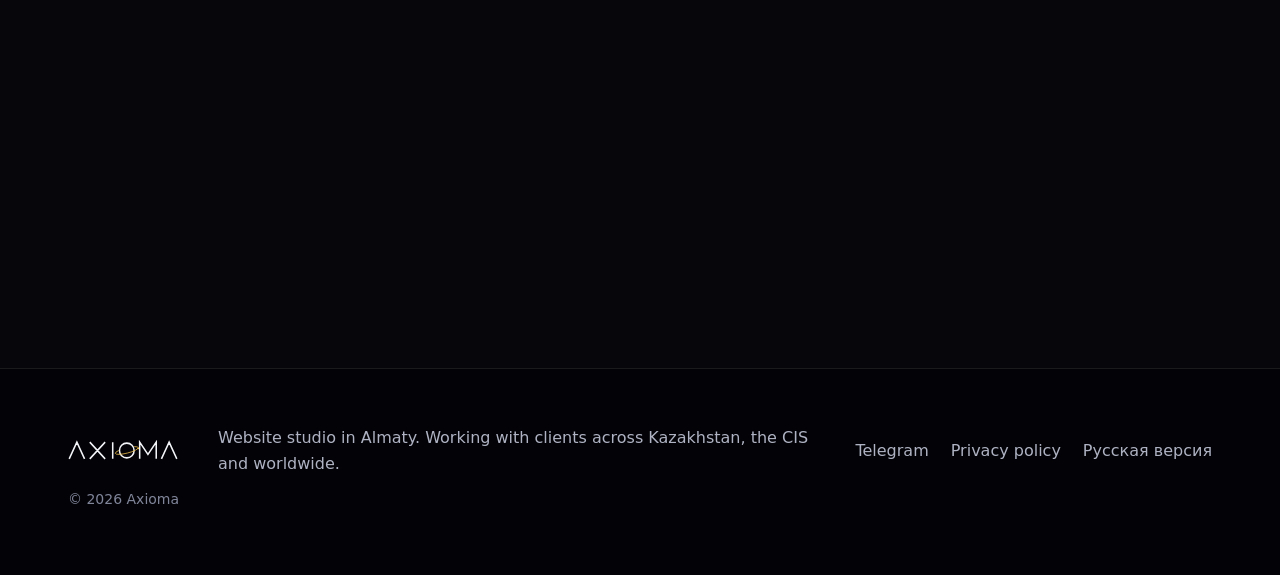
==== commit 42fb8b13: "Home: space style with starfield, nebula, ringed planet, glass cards and reveal effects Co-Authored-" ====
--- a/en/index.html
+++ b/en/index.html
@@ -1,12 +1,12 @@
 <!doctype html>
-<html lang="en">
+<html lang="en" class="nojs">
 <head>
 <meta charset="utf-8">
 <meta name="viewport" content="width=device-width, initial-scale=1">
 <meta http-equiv="Content-Security-Policy" content="default-src 'none'; script-src 'self'; style-src 'self' https://fonts.googleapis.com; font-src https://fonts.gstatic.com; img-src 'self' data:; connect-src https://api.web3forms.com; base-uri 'none'; form-action 'none'; object-src 'none'">
 <meta name="referrer" content="strict-origin-when-cross-origin">
 <meta name="color-scheme" content="dark">
-<meta name="theme-color" content="#0e0f12">
+<meta name="theme-color" content="#0b0b10">
 <title>Axioma — website design and development in Almaty</title>
 <meta name="description" content="Axioma builds websites for business: landing pages, company websites and online stores. Based in Almaty, working with clients worldwide. See our work and get in touch.">
 <link rel="canonical" href="https://axioma.codes/en/">
@@ -25,13 +25,15 @@
 <link rel="icon" href="/img/favicon.svg" type="image/svg+xml">
 <link rel="preconnect" href="https://fonts.googleapis.com">
 <link rel="preconnect" href="https://fonts.gstatic.com" crossorigin>
-<link href="https://fonts.googleapis.com/css2?family=Onest:wght@300;400;500;600&display=swap" rel="stylesheet">
-<link rel="stylesheet" href="/css/home.css?v=519f4a3d72">
-<script src="/js/home.js?v=519f4a3d72" defer></script>
+<link href="https://fonts.googleapis.com/css2?family=Onest:wght@300;400;500;600&family=Unbounded:wght@400;500;600&display=swap" rel="stylesheet">
+<link rel="stylesheet" href="/css/home.css?v=f42243827d">
+<script src="/js/home.js?v=f42243827d" defer></script>
 <script type="application/ld+json">{"@context": "https://schema.org", "@type": "ProfessionalService", "name": "Axioma", "url": "https://axioma.codes/en/", "description": "Axioma builds websites for business: landing pages, company websites and online stores. Based in Almaty, working with clients worldwide. See our work and get in touch.", "logo": "https://axioma.codes/img/logo.svg", "image": "https://axioma.codes/og.png", "address": {"@type": "PostalAddress", "addressLocality": "Almaty", "addressCountry": "KZ"}, "areaServed": "Worldwide", "sameAs": ["https://t.me/nonexxxist"]}</script>
 <script type="application/ld+json">{"@context": "https://schema.org", "@type": "FAQPage", "mainEntity": [{"@type": "Question", "name": "How much does a website cost?", "acceptedAnswer": {"@type": "Answer", "text": "It depends on the project: how many pages, whether there is a catalog, whether you want animation. Tell us what you need and we will give you an exact price before we start."}}, {"@type": "Question", "name": "How long does it take?", "acceptedAnswer": {"@type": "Answer", "text": "It depends on the scope. We tell you the timeline in advance, together with the price."}}, {"@type": "Question", "name": "What do you need from me?", "acceptedAnswer": {"@type": "Answer", "text": "Tell us about your business and send texts and photos if you have them. If something is missing, we will suggest what to do."}}, {"@type": "Question", "name": "Do you only work in Almaty?", "acceptedAnswer": {"@type": "Answer", "text": "No. We are based in Almaty and work remotely with clients from Kazakhstan, the CIS and other countries."}}, {"@type": "Question", "name": "Will the site work on phones?", "acceptedAnswer": {"@type": "Answer", "text": "Yes. We check every site on phones and computers."}}]}</script>
 </head>
 <body>
+<div class="aurora" aria-hidden="true"><i class="a1"></i><i class="a2"></i><i class="a3"></i></div>
+<canvas id="stars" aria-hidden="true"></canvas><div class="glow" aria-hidden="true"></div>
 <header class="top"><div class="wrap">
   <a class="logo" href="/en/" aria-label="Axioma"><img src="/img/logo.svg" alt="Axioma" width="132" height="25"></a>
   <nav class="nav" id="nav"><a href="#work">Work</a><a href="#services">Services</a><a href="#process">Process</a><a href="#faq">FAQ</a></nav>
@@ -45,46 +47,57 @@
 <main>
 <section class="hero"><div class="wrap">
   <div class="hero-txt">
-    <p class="eyebrow">Website studio · Almaty</p>
-    <h1>Websites for business that are a pleasure to open</h1>
+    <p class="eyebrow"><span class="dot"></span>Website studio · Almaty</p>
+    <h1>Websites that are <em>a pleasure to look at</em></h1>
     <p class="lead">We build landing pages, company websites and online stores for clients in Kazakhstan, the CIS and around the world. Price and timeline are agreed for your specific project.</p>
-    <div class="cta"><a class="btn" href="#work">See our work</a><a class="btn ghost" href="#request">Discuss a project</a></div>
+    <div class="cta"><a class="btn" href="#work">See our work <span class="arr">↓</span></a><a class="btn ghost" href="#request">Discuss a project</a></div>
     <ul class="facts"><li>Easy to view on phones and computers</li><li>Every project below is live: open it and look around</li><li>We talk on Telegram or by phone</li></ul>
   </div>
-  <div class="hero-pics" aria-hidden="true">
-    <img class="p1" src="/img/work-lumen.jpg" alt="" width="960" height="600">
-    <img class="p2" src="/img/work-noir.jpg" alt="" width="960" height="600">
-    <img class="p3" src="/img/work-coffee.jpg" alt="" width="960" height="600">
+  <div class="fan" aria-hidden="true">
+    <span class="ring back"></span><span class="planet"></span><span class="ring front"></span><span class="moon"></span>
+    <div class="fan-in">
+      <img class="f1" src="/img/work-lumen.jpg" alt="" width="960" height="600">
+      <img class="f2" src="/img/work-zen.jpg" alt="" width="960" height="600">
+      <img class="f3" src="/img/work-planet.jpg" alt="" width="960" height="600">
+    </div>
+    <span class="chip">7 live projects</span>
   </div>
 </div></section>
 
+<div class="ticker" aria-hidden="true"><div class="tick-in"><span>Landing pages</span><i>✦</i><span>Company websites</span><i>✦</i><span>Online stores</span><i>✦</i><span>3D websites</span><i>✦</i><span>Catalogs</span><i>✦</i><span>Portfolios</span><i>✦</i><span>Ad campaign pages</span><i>✦</i><span>Landing pages</span><i>✦</i><span>Company websites</span><i>✦</i><span>Online stores</span><i>✦</i><span>3D websites</span><i>✦</i><span>Catalogs</span><i>✦</i><span>Portfolios</span><i>✦</i><span>Ad campaign pages</span><i>✦</i></div></div>
+
 <section id="work" class="sec"><div class="wrap">
-  <div class="head"><p class="eyebrow">Portfolio</p><h2>Our work</h2><p class="sub">Our own projects and demo sites for different kinds of business. Click a card to open the site.</p></div>
-  <div class="works"><a class="work" href="https://rootvandal.github.io/zen/" target="_blank" rel="noopener"><span class="shot"><img src="/img/work-zen.jpg" alt="ZEN: Studio portfolio site" width="960" height="600" loading="lazy"></span><span class="meta"><span class="kind">Studio portfolio site</span><span class="name">ZEN</span><span class="text">Dark Japanese aesthetics: a red sun, a samurai and mountains that come alive as you scroll.</span><span class="foot"><span class="badge ours">Our project</span><span class="go">Open site <svg viewBox="0 0 16 16" aria-hidden="true"><path d="M5 11 11 5M6 5h5v5"/></svg></span></span></span></a><a class="work" href="https://kenyfn.github.io/planet-preview/" target="_blank" rel="noopener"><span class="shot"><img src="/img/work-planet.jpg" alt="PLANET: Web studio website" width="960" height="600" loading="lazy"></span><span class="meta"><span class="kind">Web studio website</span><span class="name">PLANET</span><span class="text">A bright site with a cherry tree that grows as you scroll. Services, process, FAQ and a request form.</span><span class="foot"><span class="badge ours">Our project</span><span class="go">Open site <svg viewBox="0 0 16 16" aria-hidden="true"><path d="M5 11 11 5M6 5h5v5"/></svg></span></span></span></a><a class="work" href="https://rootvandal.github.io/noir-detailing/" target="_blank" rel="noopener"><span class="shot"><img src="/img/work-noir.jpg" alt="NOIR Detailing: Car detailing studio" width="960" height="600" loading="lazy"></span><span class="meta"><span class="kind">Car detailing studio</span><span class="name">NOIR Detailing</span><span class="text">The strict black-and-white style of a car magazine, a price calculator and project galleries.</span><span class="foot"><span class="badge">Demo, fictional company</span><span class="go">Open site <svg viewBox="0 0 16 16" aria-hidden="true"><path d="M5 11 11 5M6 5h5v5"/></svg></span></span></span></a><a class="work" href="/space/" target="_blank" rel="noopener"><span class="shot"><img src="/img/work-space.jpg" alt="Axioma Space: 3D website" width="960" height="600" loading="lazy"></span><span class="meta"><span class="kind">3D website</span><span class="name">Axioma Space</span><span class="text">A space journey in the browser: a ship, a galaxy and a black hole. Scenes and music are generated in real time.</span><span class="foot"><span class="badge ours">Our project</span><span class="go">Open site <svg viewBox="0 0 16 16" aria-hidden="true"><path d="M5 11 11 5M6 5h5v5"/></svg></span></span></span></a><a class="work" href="https://rootvandal.github.io/axioma-demos/lumen/" target="_blank" rel="noopener"><span class="shot"><img src="/img/work-lumen.jpg" alt="Lumen: Jewelry online store" width="960" height="600" loading="lazy"></span><span class="meta"><span class="kind">Jewelry online store</span><span class="name">Lumen</span><span class="text">Calm typography and gold on a warm background. A catalog by category, a cart and a story about the workshop.</span><span class="foot"><span class="badge">Demo, fictional company</span><span class="go">Open site <svg viewBox="0 0 16 16" aria-hidden="true"><path d="M5 11 11 5M6 5h5v5"/></svg></span></span></span></a><a class="work" href="https://rootvandal.github.io/axioma-demos/coffee/" target="_blank" rel="noopener"><span class="shot"><img src="/img/work-coffee.jpg" alt="Bloom Coffee: Coffee shop landing page" width="960" height="600" loading="lazy"></span><span class="meta"><span class="kind">Coffee shop landing page</span><span class="name">Bloom Coffee</span><span class="text">A warm first screen, a menu with photos and a filter, opening hours and directions.</span><span class="foot"><span class="badge">Demo, fictional company</span><span class="go">Open site <svg viewBox="0 0 16 16" aria-hidden="true"><path d="M5 11 11 5M6 5h5v5"/></svg></span></span></span></a><a class="work" href="https://rootvandal.github.io/axioma-demos/build/" target="_blank" rel="noopener"><span class="shot"><img src="/img/work-build.jpg" alt="Qala Build: Construction company website" width="960" height="600" loading="lazy"></span><span class="meta"><span class="kind">Construction company website</span><span class="name">Qala Build</span><span class="text">Turnkey houses: services, completed projects, the work process and a quote request.</span><span class="foot"><span class="badge">Demo, fictional company</span><span class="go">Open site <svg viewBox="0 0 16 16" aria-hidden="true"><path d="M5 11 11 5M6 5h5v5"/></svg></span></span></span></a></div>
+  <div class="head reveal"><p class="eyebrow">Portfolio</p><h2>Our work</h2><p class="sub">Our own projects and demo sites for different kinds of business. Click a card to open the site.</p></div>
+  <div class="works"><a class="work w-zen reveal" href="https://rootvandal.github.io/zen/" target="_blank" rel="noopener"><span class="shot"><img src="/img/work-zen.jpg" alt="ZEN: Studio portfolio site" width="960" height="600" loading="lazy"></span><span class="meta"><span class="top-line"><span class="kind">Studio portfolio site</span><span class="idx">01</span></span><span class="name">ZEN</span><span class="text">Dark Japanese aesthetics: a red sun, a samurai and mountains that come alive as you scroll.</span><span class="foot"><span class="badge ours">Our project</span><span class="go">Open site <svg viewBox="0 0 16 16" aria-hidden="true"><path d="M5 11 11 5M6 5h5v5"/></svg></span></span></span></a><a class="work w-planet reveal" href="https://kenyfn.github.io/planet-preview/" target="_blank" rel="noopener"><span class="shot"><img src="/img/work-planet.jpg" alt="PLANET: Web studio website" width="960" height="600" loading="lazy"></span><span class="meta"><span class="top-line"><span class="kind">Web studio website</span><span class="idx">02</span></span><span class="name">PLANET</span><span class="text">A bright site with a cherry tree that grows as you scroll. Services, process, FAQ and a request form.</span><span class="foot"><span class="badge ours">Our project</span><span class="go">Open site <svg viewBox="0 0 16 16" aria-hidden="true"><path d="M5 11 11 5M6 5h5v5"/></svg></span></span></span></a><a class="work w-noir reveal" href="https://rootvandal.github.io/noir-detailing/" target="_blank" rel="noopener"><span class="shot"><img src="/img/work-noir.jpg" alt="NOIR Detailing: Car detailing studio" width="960" height="600" loading="lazy"></span><span class="meta"><span class="top-line"><span class="kind">Car detailing studio</span><span class="idx">03</span></span><span class="name">NOIR Detailing</span><span class="text">The strict black-and-white style of a car magazine, a price calculator and project galleries.</span><span class="foot"><span class="badge">Demo, fictional company</span><span class="go">Open site <svg viewBox="0 0 16 16" aria-hidden="true"><path d="M5 11 11 5M6 5h5v5"/></svg></span></span></span></a><a class="work w-space reveal" href="/space/" target="_blank" rel="noopener"><span class="shot"><img src="/img/work-space.jpg" alt="Axioma Space: 3D website" width="960" height="600" loading="lazy"></span><span class="meta"><span class="top-line"><span class="kind">3D website</span><span class="idx">04</span></span><span class="name">Axioma Space</span><span class="text">A space journey in the browser: a ship, a galaxy and a black hole. Scenes and music are generated in real time.</span><span class="foot"><span class="badge ours">Our project</span><span class="go">Open site <svg viewBox="0 0 16 16" aria-hidden="true"><path d="M5 11 11 5M6 5h5v5"/></svg></span></span></span></a><a class="work w-lumen reveal" href="https://rootvandal.github.io/axioma-demos/lumen/" target="_blank" rel="noopener"><span class="shot"><img src="/img/work-lumen.jpg" alt="Lumen: Jewelry online store" width="960" height="600" loading="lazy"></span><span class="meta"><span class="top-line"><span class="kind">Jewelry online store</span><span class="idx">05</span></span><span class="name">Lumen</span><span class="text">Calm typography and gold on a warm background. A catalog by category, a cart and a story about the workshop.</span><span class="foot"><span class="badge">Demo, fictional company</span><span class="go">Open site <svg viewBox="0 0 16 16" aria-hidden="true"><path d="M5 11 11 5M6 5h5v5"/></svg></span></span></span></a><a class="work w-coffee reveal" href="https://rootvandal.github.io/axioma-demos/coffee/" target="_blank" rel="noopener"><span class="shot"><img src="/img/work-coffee.jpg" alt="Bloom Coffee: Coffee shop landing page" width="960" height="600" loading="lazy"></span><span class="meta"><span class="top-line"><span class="kind">Coffee shop landing page</span><span class="idx">06</span></span><span class="name">Bloom Coffee</span><span class="text">A warm first screen, a menu with photos and a filter, opening hours and directions.</span><span class="foot"><span class="badge">Demo, fictional company</span><span class="go">Open site <svg viewBox="0 0 16 16" aria-hidden="true"><path d="M5 11 11 5M6 5h5v5"/></svg></span></span></span></a><a class="work w-build reveal" href="https://rootvandal.github.io/axioma-demos/build/" target="_blank" rel="noopener"><span class="shot"><img src="/img/work-build.jpg" alt="Qala Build: Construction company website" width="960" height="600" loading="lazy"></span><span class="meta"><span class="top-line"><span class="kind">Construction company website</span><span class="idx">07</span></span><span class="name">Qala Build</span><span class="text">Turnkey houses: services, completed projects, the work process and a quote request.</span><span class="foot"><span class="badge">Demo, fictional company</span><span class="go">Open site <svg viewBox="0 0 16 16" aria-hidden="true"><path d="M5 11 11 5M6 5h5v5"/></svg></span></span></span></a></div>
 </div></section>
 
-<section id="services" class="sec alt"><div class="wrap">
-  <div class="head"><p class="eyebrow">Services</p><h2>What we do</h2></div>
-  <div class="cards"><div class="card"><span class="num">01</span><h3>Landing page</h3><p>One page for a product, service or offer. Great for ads: visitors see the essentials right away and leave a request.</p></div><div class="card"><span class="num">02</span><h3>Company website</h3><p>Several pages: services, about, portfolio, contacts. Helps customers get to know you and get in touch.</p></div><div class="card"><span class="num">03</span><h3>Online store or catalog</h3><p>Products by category, cards with photos, a cart or a price request.</p></div><div class="card"><span class="num">04</span><h3>Website with 3D and animation</h3><p>For those who want to stand out: a living first screen people remember.</p></div></div>
-  <p class="note">We quote a price after a short talk about your project, since it depends on the scope. Message us, there is no obligation. <a href="#request">Discuss a project →</a></p>
+<section id="services" class="sec"><div class="wrap">
+  <div class="head reveal"><p class="eyebrow">Services</p><h2>What we do</h2></div>
+  <div class="cards"><div class="card reveal"><svg viewBox="0 0 32 32"><rect x="5" y="4" width="22" height="24" rx="3"/><path d="M10 10h12M10 15h12M10 20h7"/></svg><h3>Landing page</h3><p>One page for a product, service or offer. Great for ads: visitors see the essentials right away and leave a request.</p></div><div class="card reveal"><svg viewBox="0 0 32 32"><rect x="3" y="6" width="26" height="20" rx="3"/><path d="M3 11h26M8 16h7v6H8zM19 16h5M19 20h5"/></svg><h3>Company website</h3><p>Several pages: services, about, portfolio, contacts. Helps customers get to know you and get in touch.</p></div><div class="card reveal"><svg viewBox="0 0 32 32"><path d="M6 9h20l-2 15H8z"/><path d="M12 9V7a4 4 0 0 1 8 0v2"/></svg><h3>Online store or catalog</h3><p>Products by category, cards with photos, a cart or a price request.</p></div><div class="card reveal"><svg viewBox="0 0 32 32"><circle cx="16" cy="16" r="7"/><ellipse cx="16" cy="16" rx="13" ry="4" transform="rotate(-18 16 16)"/></svg><h3>Website with 3D and animation</h3><p>For those who want to stand out: a living first screen people remember.</p></div></div>
+  <p class="note reveal">We quote a price after a short talk about your project, since it depends on the scope. Message us, there is no obligation. <a href="#request">Discuss a project →</a></p>
 </div></section>
 
-<section id="process" class="sec"><div class="wrap split">
-  <div class="head"><p class="eyebrow">Process</p><h2>How we work</h2></div>
-  <ol class="steps"><li><span class="num">1</span><div><h3>Get to know you</h3><p>You message us on Telegram or send a request. We ask about your business and the site you need.</p></div></li><li><span class="num">2</span><div><h3>Agree</h3><p>We give you the price and timeline and agree on the sections of the site.</p></div></li><li><span class="num">3</span><div><h3>Build</h3><p>We design and build the site, show you the result and make your edits.</p></div></li><li><span class="num">4</span><div><h3>Launch</h3><p>We check the site on phones and computers and publish it.</p></div></li></ol>
+<section id="process" class="sec"><div class="wrap">
+  <div class="head reveal"><p class="eyebrow">Process</p><h2>How we work</h2></div>
+  <ol class="steps"><li class="reveal"><span class="num">01</span><h3>Get to know you</h3><p>You message us on Telegram or send a request. We ask about your business and the site you need.</p></li><li class="reveal"><span class="num">02</span><h3>Agree</h3><p>We give you the price and timeline and agree on the sections of the site.</p></li><li class="reveal"><span class="num">03</span><h3>Build</h3><p>We design and build the site, show you the result and make your edits.</p></li><li class="reveal"><span class="num">04</span><h3>Launch</h3><p>We check the site on phones and computers and publish it.</p></li></ol>
 </div></section>
 
-<section id="faq" class="sec alt"><div class="wrap split">
-  <div class="head"><p class="eyebrow">FAQ</p><h2>Frequently asked questions</h2></div>
-  <div class="faq"><details><summary>How much does a website cost?</summary><p>It depends on the project: how many pages, whether there is a catalog, whether you want animation. Tell us what you need and we will give you an exact price before we start.</p></details><details><summary>How long does it take?</summary><p>It depends on the scope. We tell you the timeline in advance, together with the price.</p></details><details><summary>What do you need from me?</summary><p>Tell us about your business and send texts and photos if you have them. If something is missing, we will suggest what to do.</p></details><details><summary>Do you only work in Almaty?</summary><p>No. We are based in Almaty and work remotely with clients from Kazakhstan, the CIS and other countries.</p></details><details><summary>Will the site work on phones?</summary><p>Yes. We check every site on phones and computers.</p></details></div>
+<section id="faq" class="sec"><div class="wrap split">
+  <div class="head reveal"><p class="eyebrow">FAQ</p><h2>Frequently asked questions</h2></div>
+  <div class="faq reveal"><details><summary>How much does a website cost?</summary><p>It depends on the project: how many pages, whether there is a catalog, whether you want animation. Tell us what you need and we will give you an exact price before we start.</p></details><details><summary>How long does it take?</summary><p>It depends on the scope. We tell you the timeline in advance, together with the price.</p></details><details><summary>What do you need from me?</summary><p>Tell us about your business and send texts and photos if you have them. If something is missing, we will suggest what to do.</p></details><details><summary>Do you only work in Almaty?</summary><p>No. We are based in Almaty and work remotely with clients from Kazakhstan, the CIS and other countries.</p></details><details><summary>Will the site work on phones?</summary><p>Yes. We check every site on phones and computers.</p></details></div>
+</div></section>
+
+<section class="band"><div class="wrap reveal">
+  <h2>Have an idea for a website?</h2><p>Tell us about it in a couple of words and we will suggest how to bring it to life.</p>
+  <div class="cta"><a class="btn" href="#request">Discuss a project</a><a class="btn tg" href="https://t.me/nonexxxist" target="_blank" rel="noopener"><svg viewBox="0 0 24 24" aria-hidden="true"><path d="M21.5 4.2 2.9 11.4c-1.3.5-1.3 1.2-.2 1.5l4.8 1.5 1.8 5.6c.2.6.1.9.8.9.5 0 .7-.2 1-.5l2.3-2.2 4.8 3.5c.9.5 1.5.2 1.7-.8l3.2-15c.3-1.3-.5-1.9-1.6-1.4zM8.3 14l9.9-6.3c.5-.3.9-.1.5.2l-8.4 7.6-.3 3.6z"/></svg><span>Message on Telegram</span></a></div>
 </div></section>
 
 <section id="request" class="sec"><div class="wrap contact">
-  <div class="head">
+  <div class="head reveal">
     <p class="eyebrow">Contact</p><h2>Tell us about your project</h2><p class="sub">Send a request and we will get back to you. Or message us on Telegram right away.</p>
     <div class="tgcard"><p>Prefer a messenger?</p><a class="btn tg" href="https://t.me/nonexxxist" target="_blank" rel="noopener"><svg viewBox="0 0 24 24" aria-hidden="true"><path d="M21.5 4.2 2.9 11.4c-1.3.5-1.3 1.2-.2 1.5l4.8 1.5 1.8 5.6c.2.6.1.9.8.9.5 0 .7-.2 1-.5l2.3-2.2 4.8 3.5c.9.5 1.5.2 1.7-.8l3.2-15c.3-1.3-.5-1.9-1.6-1.4zM8.3 14l9.9-6.3c.5-.3.9-.1.5.2l-8.4 7.6-.3 3.6z"/></svg><span>Message on Telegram</span></a><span class="handle">@nonexxxist</span></div>
   </div>
-  <form id="apply" class="form" novalidate data-key="a1237403-07fb-4b6d-88e4-250b3a159863" data-msgs='{&quot;errName&quot;: &quot;Enter your name&quot;, &quot;errPhone&quot;: &quot;Enter a valid phone number&quot;, &quot;errEmail&quot;: &quot;Enter a valid email&quot;, &quot;errConsent&quot;: &quot;Please confirm your consent&quot;, &quot;errSend&quot;: &quot;Could not send. Please try again or message us on Telegram.&quot;, &quot;ok&quot;: &quot;Thank you, your request has been sent! We will be in touch soon.&quot;, &quot;sending&quot;: &quot;Sending…&quot;, &quot;send&quot;: &quot;Send request&quot;}'>
+  <form id="apply" class="form reveal" novalidate data-key="a1237403-07fb-4b6d-88e4-250b3a159863" data-msgs='{&quot;errName&quot;: &quot;Enter your name&quot;, &quot;errPhone&quot;: &quot;Enter a valid phone number&quot;, &quot;errEmail&quot;: &quot;Enter a valid email&quot;, &quot;errConsent&quot;: &quot;Please confirm your consent&quot;, &quot;errSend&quot;: &quot;Could not send. Please try again or message us on Telegram.&quot;, &quot;ok&quot;: &quot;Thank you, your request has been sent! We will be in touch soon.&quot;, &quot;sending&quot;: &quot;Sending…&quot;, &quot;send&quot;: &quot;Send request&quot;}'>
     <label class="trap" aria-hidden="true">botcheck<input type="checkbox" name="botcheck" tabindex="-1" autocomplete="off"></label>
     <div class="field"><label for="f-name">Name</label><input id="f-name" name="name" required maxlength="80" autocomplete="name"><span class="err" role="alert"></span></div>
     <div class="row">
--- a/css/home.css
+++ b/css/home.css
@@ -1,124 +1,209 @@
 :root{
-  --bg:#0e0f12;--bg2:#14161a;--card:#191b20;--line:rgba(255,255,255,.09);--line2:rgba(255,255,255,.16);
-  --fg:#f2f3f5;--mute:#a7adb7;--dim:#7d838d;--gold:#f2c14e;--gold2:#e0ad35;--red:#ff7b72;--green:#7bd88f;
-  --r:14px;--sans:"Onest","Segoe UI",system-ui,-apple-system,sans-serif
+  --bg:#06060b;--glass:rgba(255,255,255,.035);--glass2:rgba(255,255,255,.06);--line:rgba(255,255,255,.09);--line2:rgba(255,255,255,.17);
+  --fg:#f3f4f8;--mute:#aeb2c2;--dim:#80859a;--gold:#f2c14e;--gold2:#ffd77a;--pink:#ff6fb5;--violet:#8b7bff;--cyan:#4fd1ff;
+  --red:#ff7b72;--green:#7be3a0;--irid:linear-gradient(100deg,#f2c14e 0%,#ff8a7a 28%,#ff6fb5 45%,#8b7bff 70%,#4fd1ff 100%);
+  --r:18px;--sans:"Onest","Segoe UI",system-ui,-apple-system,sans-serif;--disp:"Unbounded","Onest",system-ui,sans-serif
 }
 *{box-sizing:border-box;margin:0}
 html{background:var(--bg);color-scheme:dark;-webkit-text-size-adjust:100%;scroll-behavior:smooth;scroll-padding-top:84px}
-body{background:var(--bg);color:var(--fg);font:400 18px/1.6 var(--sans);-webkit-font-smoothing:antialiased}
+body{background:transparent;color:var(--fg);font:400 18px/1.6 var(--sans);-webkit-font-smoothing:antialiased;overflow-x:hidden}
 a{color:inherit}
 img{display:block;max-width:100%;height:auto}
 button,input,textarea{font:inherit;color:inherit}
 :focus-visible{outline:2px solid var(--gold);outline-offset:3px;border-radius:6px}
-.wrap{max-width:1200px;margin:0 auto;padding:0 28px}
-
-/* header */
-.top{position:sticky;top:0;z-index:20;background:rgba(14,15,18,.86);-webkit-backdrop-filter:blur(14px);backdrop-filter:blur(14px);border-bottom:1px solid var(--line)}
+::selection{background:rgba(242,193,78,.35)}
+.wrap{max-width:1200px;margin:0 auto;padding:0 28px;position:relative}
+
+/* ---------- space background ---------- */
+#stars{position:fixed;inset:0;width:100%;height:100%;z-index:-2;pointer-events:none}
+.aurora{position:fixed;inset:0;z-index:-3;overflow:hidden;pointer-events:none;background:radial-gradient(ellipse 90% 60% at 50% -10%,#151033 0%,transparent 60%),var(--bg)}
+.aurora i{position:absolute;border-radius:50%;filter:blur(90px);opacity:.42;mix-blend-mode:screen;will-change:transform}
+.aurora .a1{width:46vw;height:46vw;left:-12vw;top:-14vw;background:radial-gradient(circle,#6a4cff,transparent 65%);animation:drift1 26s ease-in-out infinite alternate}
+.aurora .a2{width:40vw;height:40vw;right:-10vw;top:18vh;background:radial-gradient(circle,#ff5fa8,transparent 65%);opacity:.26;animation:drift2 32s ease-in-out infinite alternate}
+.aurora .a3{width:52vw;height:52vw;left:20vw;bottom:-30vw;background:radial-gradient(circle,#1fb6ff,transparent 65%);opacity:.22;animation:drift3 38s ease-in-out infinite alternate}
+@keyframes drift1{to{transform:translate(14vw,10vh) scale(1.15)}}
+@keyframes drift2{to{transform:translate(-12vw,16vh) scale(.9)}}
+@keyframes drift3{to{transform:translate(-10vw,-12vh) scale(1.1)}}
+.glow{position:fixed;left:0;top:0;width:520px;height:520px;margin:-260px 0 0 -260px;border-radius:50%;pointer-events:none;z-index:-1;
+  background:radial-gradient(circle,rgba(139,123,255,.13),rgba(255,111,181,.05) 40%,transparent 70%);transition:opacity .4s;opacity:0}
+.glow.on{opacity:1}
+
+/* ---------- header ---------- */
+.top{position:sticky;top:0;z-index:20;background:rgba(6,6,11,.55);-webkit-backdrop-filter:blur(16px) saturate(1.4);backdrop-filter:blur(16px) saturate(1.4);border-bottom:1px solid var(--line)}
 .top .wrap{display:flex;align-items:center;gap:32px;height:72px}
 .logo img{width:132px;height:auto}
-.nav{display:flex;gap:28px;margin-left:auto;font-size:16px}
-.nav a{text-decoration:none;color:var(--mute);transition:color .2s}
+.nav{display:flex;gap:30px;margin-left:auto;font-size:16px}
+.nav a{text-decoration:none;color:var(--mute);transition:color .2s;position:relative}
+.nav a:after{content:"";position:absolute;left:0;right:0;bottom:-6px;height:1px;background:var(--irid);transform:scaleX(0);transition:transform .3s}
 .nav a:hover{color:var(--fg)}
+.nav a:hover:after{transform:scaleX(1)}
 .actions{display:flex;align-items:center;gap:12px}
-.lang{text-decoration:none;font-size:14px;font-weight:500;color:var(--mute);padding:8px 10px;border:1px solid var(--line2);border-radius:8px}
+.lang{text-decoration:none;font-size:14px;font-weight:500;color:var(--mute);padding:8px 10px;border:1px solid var(--line2);border-radius:10px}
 .lang:hover{color:var(--fg);border-color:var(--fg)}
-.burger{display:none;width:42px;height:42px;border:1px solid var(--line2);border-radius:10px;background:none;cursor:pointer;position:relative}
+.burger{display:none;width:42px;height:42px;border:1px solid var(--line2);border-radius:12px;background:none;cursor:pointer;position:relative}
 .burger i{position:absolute;left:12px;right:12px;height:2px;background:var(--fg);transition:transform .25s}
 .burger i:first-child{top:15px}.burger i:last-child{bottom:15px}
 .burger[aria-expanded="true"] i:first-child{transform:translateY(4px) rotate(45deg)}
 .burger[aria-expanded="true"] i:last-child{transform:translateY(-4px) rotate(-45deg)}
 
-/* buttons */
-.btn{display:inline-flex;align-items:center;justify-content:center;gap:10px;padding:15px 26px;border-radius:12px;background:var(--gold);color:#16130a;font-weight:500;font-size:17px;text-decoration:none;border:0;cursor:pointer;transition:background .2s,transform .2s}
-.btn:hover{background:var(--gold2);transform:translateY(-1px)}
+/* ---------- buttons ---------- */
+.btn{position:relative;display:inline-flex;align-items:center;justify-content:center;gap:10px;padding:16px 28px;border-radius:14px;background:linear-gradient(135deg,#ffd77a,#f2c14e 55%,#e9a83a);color:#1a1405;font-weight:600;font-size:17px;text-decoration:none;border:0;cursor:pointer;
+  box-shadow:0 0 0 1px rgba(255,215,122,.4),0 10px 30px -8px rgba(242,193,78,.55);transition:transform .2s,box-shadow .25s}
+.btn:hover{transform:translateY(-2px);box-shadow:0 0 0 1px rgba(255,215,122,.6),0 16px 40px -8px rgba(242,193,78,.75)}
 .btn svg{width:20px;height:20px;fill:currentColor}
-.btn.small{padding:10px 16px;font-size:15px;border-radius:10px}
+.btn .arr{display:inline-block;animation:bob 1.8s ease-in-out infinite}
+@keyframes bob{50%{transform:translateY(3px)}}
+.btn.small{padding:10px 16px;font-size:15px;border-radius:12px}
 .btn.small svg{width:18px;height:18px}
-.btn.ghost{background:transparent;color:var(--fg);border:1px solid var(--line2)}
-.btn.ghost:hover{border-color:var(--fg);background:rgba(255,255,255,.04)}
+.btn.ghost{background:var(--glass);color:var(--fg);box-shadow:inset 0 0 0 1px var(--line2);-webkit-backdrop-filter:blur(8px);backdrop-filter:blur(8px)}
+.btn.ghost:hover{box-shadow:inset 0 0 0 1px rgba(255,255,255,.5),0 10px 30px -10px rgba(139,123,255,.6)}
+.btn.tg{background:linear-gradient(135deg,#3cc2ff,#2a9fe6);color:#fff;box-shadow:0 10px 30px -8px rgba(42,171,238,.6)}
 .btn.wide{width:100%}
 .btn:disabled{opacity:.6;cursor:wait;transform:none}
 
-/* hero */
-.hero{padding:88px 0 96px;overflow:hidden}
-.hero .wrap{display:grid;grid-template-columns:1.05fr 1fr;gap:56px;align-items:center}
-.eyebrow{font-size:14px;font-weight:500;letter-spacing:.14em;text-transform:uppercase;color:var(--gold)}
-h1{font-weight:500;font-size:clamp(38px,5.2vw,64px);line-height:1.08;letter-spacing:-.025em;margin:18px 0 22px}
-.lead{font-size:20px;color:var(--mute);max-width:560px}
+/* ---------- hero ---------- */
+.hero{padding:80px 0 70px;min-height:calc(100vh - 72px);display:flex;align-items:center}
+.hero .wrap{display:grid;grid-template-columns:1fr 1fr;gap:40px;align-items:center;width:100%}
+.eyebrow{display:inline-flex;align-items:center;gap:10px;font-size:13px;font-weight:500;letter-spacing:.16em;text-transform:uppercase;color:var(--gold)}
+.eyebrow .dot{width:8px;height:8px;border-radius:50%;background:var(--green);box-shadow:0 0 12px var(--green);animation:pulse 2s ease-in-out infinite}
+@keyframes pulse{50%{opacity:.35}}
+h1{font-family:var(--disp);font-weight:500;font-size:clamp(34px,4.2vw,58px);line-height:1.08;letter-spacing:-.02em;margin:22px 0 24px}
+h1 em,.grad{font-style:normal;background:var(--irid);background-size:200% 100%;-webkit-background-clip:text;background-clip:text;color:transparent;animation:shimmer 8s linear infinite}
+@keyframes shimmer{to{background-position:200% 0}}
+.lead{font-size:20px;color:var(--mute);max-width:540px}
 .cta{display:flex;flex-wrap:wrap;gap:12px;margin-top:34px}
-.facts{list-style:none;padding:0;margin-top:40px;display:grid;gap:10px;color:var(--mute);font-size:16px}
+.facts{list-style:none;padding:0;margin-top:38px;display:grid;gap:10px;color:var(--mute);font-size:16px}
 .facts li{display:flex;gap:12px;align-items:flex-start}
-.facts li:before{content:"";flex:none;width:18px;height:18px;margin-top:4px;border-radius:50%;background:var(--gold) url("data:image/svg+xml,%3Csvg xmlns='http://www.w3.org/2000/svg' viewBox='0 0 18 18'%3E%3Cpath d='m5 9.2 2.6 2.6L13 6.4' fill='none' stroke='%2316130a' stroke-width='2'/%3E%3C/svg%3E")}
-.hero-pics{position:relative;aspect-ratio:1/0.92}
-.hero-pics img{position:absolute;width:74%;border-radius:12px;border:1px solid var(--line2);box-shadow:0 30px 60px rgba(0,0,0,.5)}
-.hero-pics .p1{right:0;top:0}
-.hero-pics .p2{left:0;top:26%}
-.hero-pics .p3{right:6%;bottom:0}
-
-/* sections */
-.sec{padding:110px 0}
-.sec.alt{background:var(--bg2);border-top:1px solid var(--line);border-bottom:1px solid var(--line)}
-.head{margin-bottom:48px}
-h2{font-weight:500;font-size:clamp(32px,3.8vw,46px);line-height:1.12;letter-spacing:-.02em;margin-top:12px}
-.sub{color:var(--mute);margin-top:14px;max-width:620px}
+.facts li:before{content:"✦";flex:none;color:var(--gold);font-size:14px;line-height:1.7;text-shadow:0 0 10px rgba(242,193,78,.8)}
+
+/* planet with a ring, the logo's O */
+.fan{position:relative;aspect-ratio:1/1;perspective:1400px}
+.planet{position:absolute;width:66%;aspect-ratio:1;left:17%;top:10%;border-radius:50%;
+  background:radial-gradient(circle at 30% 26%,#ffd9a0 0%,#ff8fb8 10%,#8b6bff 30%,#3a2a8a 52%,#140f33 74%,#07060f 100%);
+  box-shadow:inset -40px -50px 90px rgba(0,0,0,.8),inset 20px 16px 60px rgba(255,190,220,.35),0 0 90px rgba(139,123,255,.55),0 0 200px rgba(255,111,181,.3);animation:float 9s ease-in-out infinite}
+.planet:before{content:"";position:absolute;inset:-2px;border-radius:50%;background:conic-gradient(from 200deg,transparent 0 40%,rgba(79,209,255,.55) 52%,rgba(255,111,181,.5) 60%,transparent 72%);
+  -webkit-mask:radial-gradient(circle,transparent 66%,#000 68%,#000 71%,transparent 73%);mask:radial-gradient(circle,transparent 66%,#000 68%,#000 71%,transparent 73%);filter:blur(1px)}
+.ring{position:absolute;left:4%;top:41%;width:98%;height:23%;border-radius:50%;border:3px solid var(--gold);transform:rotate(-14deg);box-shadow:0 0 24px rgba(242,193,78,.55),inset 0 0 24px rgba(242,193,78,.25);animation:float 9s ease-in-out infinite;opacity:.9}
+.ring.back{clip-path:inset(0 0 50% 0);z-index:0}
+.planet{z-index:1}
+.ring.front{clip-path:inset(50% 0 0 0);z-index:2}
+.moon{position:absolute;width:3.2%;aspect-ratio:1;border-radius:50%;background:var(--gold2);box-shadow:0 0 18px var(--gold);left:79%;top:38%;z-index:4;animation:float 9s ease-in-out infinite}
+@keyframes float{50%{translate:0 -14px}}
+.fan-in{position:absolute;inset:0;transform-style:preserve-3d;transition:transform .4s cubic-bezier(.2,.7,.2,1);z-index:3}
+.fan img{position:absolute;width:47%;border-radius:12px;border:1px solid var(--line2);box-shadow:0 30px 70px rgba(0,0,0,.65),0 0 40px rgba(139,123,255,.18)}
+.fan .f1{left:-4%;top:4%;transform:translateZ(-40px) rotate(-7deg)}
+.fan .f2{right:-4%;top:30%;transform:translateZ(20px) rotate(6deg)}
+.fan .f3{left:6%;bottom:3%;transform:translateZ(60px) rotate(-3deg)}
+.chip{position:absolute;right:2%;bottom:12%;z-index:5;padding:10px 16px;border-radius:30px;background:rgba(10,10,20,.7);-webkit-backdrop-filter:blur(10px);backdrop-filter:blur(10px);border:1px solid var(--line2);font-size:15px;font-weight:500}
+.chip:before{content:"";display:inline-block;width:8px;height:8px;border-radius:50%;background:var(--green);box-shadow:0 0 10px var(--green);margin-right:9px;vertical-align:1px}
+
+/* ---------- ticker ---------- */
+.ticker{overflow:hidden;border-top:1px solid var(--line);border-bottom:1px solid var(--line);background:rgba(255,255,255,.02);padding:18px 0;
+  -webkit-mask:linear-gradient(90deg,transparent,#000 12%,#000 88%,transparent);mask:linear-gradient(90deg,transparent,#000 12%,#000 88%,transparent)}
+.tick-in{display:flex;width:max-content;gap:28px;align-items:center;animation:tick 40s linear infinite;font-family:var(--disp);font-size:clamp(18px,2vw,24px);font-weight:400;white-space:nowrap}
+.tick-in i{font-style:normal;color:var(--gold);font-size:.7em;text-shadow:0 0 12px var(--gold)}
+@keyframes tick{to{transform:translateX(-50%)}}
+
+/* ---------- sections ---------- */
+.sec{padding:120px 0}
+.head{margin-bottom:52px;max-width:760px}
+h2{font-family:var(--disp);font-weight:500;font-size:clamp(30px,3.6vw,48px);line-height:1.12;letter-spacing:-.02em;margin-top:14px}
+.sub{color:var(--mute);margin-top:16px;max-width:620px}
 h3{font-weight:500;font-size:21px;line-height:1.3}
 
-/* work */
-.works{display:grid;grid-template-columns:repeat(2,1fr);gap:28px}
-.work{display:flex;flex-direction:column;text-decoration:none;background:var(--card);border:1px solid var(--line);border-radius:var(--r);overflow:hidden;transition:border-color .25s,transform .25s}
-.work:hover{border-color:var(--line2);transform:translateY(-3px)}
+/* glass card with a light that follows the cursor */
+.work,.card,.steps li,.form,.tgcard,.faq{--x:50%;--y:50%}
+.spot{position:relative;isolation:isolate}
+.work:before,.card:before{content:"";position:absolute;inset:0;border-radius:inherit;pointer-events:none;z-index:-1;opacity:0;transition:opacity .35s;
+  background:radial-gradient(420px circle at var(--x) var(--y),color-mix(in srgb,var(--c,#8b7bff) 22%,transparent),transparent 60%)}
+.work:hover:before,.card:hover:before{opacity:1}
+
+/* ---------- work ---------- */
+.works{display:grid;grid-template-columns:repeat(12,1fr);gap:24px}
+.work{--c:#8b7bff;position:relative;isolation:isolate;grid-column:span 6;display:flex;flex-direction:column;text-decoration:none;background:var(--glass);border:1px solid var(--line);border-radius:var(--r);overflow:hidden;
+  -webkit-backdrop-filter:blur(6px);backdrop-filter:blur(6px);transition:border-color .3s,transform .35s cubic-bezier(.2,.7,.2,1),box-shadow .35s}
+.work:hover{transform:translateY(-6px);border-color:color-mix(in srgb,var(--c) 60%,transparent);box-shadow:0 24px 60px -20px color-mix(in srgb,var(--c) 55%,transparent)}
+.work:nth-child(1),.work:nth-child(4){grid-column:span 7}
+.work:nth-child(2),.work:nth-child(3){grid-column:span 5}
+.work:nth-child(n+5){grid-column:span 4}
+.w-zen{--c:#ff3b4e}.w-planet{--c:#7be36b}.w-noir{--c:#e8e8e8}.w-space{--c:#8b7bff}.w-lumen{--c:#e8c27a}.w-coffee{--c:#e0955a}.w-build{--c:#f5b301}
 .shot{display:block;aspect-ratio:16/10;overflow:hidden;border-bottom:1px solid var(--line);background:#000}
-.shot img{width:100%;height:100%;object-fit:cover;transition:transform .6s ease}
-.work:hover .shot img{transform:scale(1.03)}
-.meta{display:flex;flex-direction:column;gap:6px;padding:24px 26px 26px;flex:1}
-.kind{font-size:14px;color:var(--gold);font-weight:500}
-.name{font-size:24px;font-weight:500}
-.text{color:var(--mute);font-size:17px}
-.foot{display:flex;justify-content:space-between;align-items:center;gap:12px;margin-top:auto;padding-top:16px}
+.work:nth-child(2) .shot,.work:nth-child(3) .shot{aspect-ratio:auto;flex:1;min-height:200px}
+.shot img{width:100%;height:100%;object-fit:cover;object-position:top;transition:transform .8s cubic-bezier(.2,.7,.2,1),filter .5s;filter:saturate(.92)}
+.work:hover .shot img{transform:scale(1.045);filter:saturate(1.1)}
+.meta{display:flex;flex-direction:column;gap:6px;padding:22px 24px 24px}
+.top-line{display:flex;justify-content:space-between;align-items:center}
+.kind{font-size:14px;color:var(--c);font-weight:500}
+.idx{font-family:var(--disp);font-size:13px;color:var(--dim)}
+.name{font-family:var(--disp);font-size:22px;font-weight:500}
+.text{color:var(--mute);font-size:16px}
+.foot{display:flex;justify-content:space-between;align-items:center;gap:12px;margin-top:10px}
 .badge{font-size:13px;color:var(--dim);border:1px solid var(--line2);border-radius:20px;padding:4px 12px}
-.badge.ours{color:var(--gold);border-color:rgba(242,193,78,.4)}
-.go{display:inline-flex;align-items:center;gap:6px;font-weight:500;font-size:16px;white-space:nowrap}
-.go svg{width:16px;height:16px;fill:none;stroke:currentColor;stroke-width:1.6}
-.work:hover .go{color:var(--gold)}
-
-/* services */
-.cards{display:grid;grid-template-columns:repeat(2,1fr);gap:20px}
-.card{background:var(--card);border:1px solid var(--line);border-radius:var(--r);padding:28px 26px}
-.card .num{display:block;font-size:14px;color:var(--gold);margin-bottom:22px}
+.badge.ours{color:var(--gold);border-color:rgba(242,193,78,.4);background:rgba(242,193,78,.06)}
+.go{display:inline-flex;align-items:center;gap:6px;font-weight:500;font-size:16px;white-space:nowrap;transition:color .2s}
+.go svg{width:16px;height:16px;fill:none;stroke:currentColor;stroke-width:1.8;transition:transform .25s}
+.work:hover .go{color:var(--c)}
+.work:hover .go svg{transform:translate(2px,-2px)}
+
+/* ---------- services ---------- */
+.cards{display:grid;grid-template-columns:repeat(2,1fr);gap:22px}
+.card{--c:#f2c14e;position:relative;isolation:isolate;background:var(--glass);border:1px solid var(--line);border-radius:var(--r);padding:32px 30px;overflow:hidden;transition:border-color .3s,transform .3s}
+.card:hover{border-color:rgba(242,193,78,.4);transform:translateY(-4px)}
+.card svg{width:44px;height:44px;fill:none;stroke:var(--gold);stroke-width:1.6;margin-bottom:22px;filter:drop-shadow(0 0 10px rgba(242,193,78,.5))}
 .card p{color:var(--mute);font-size:16px;margin-top:10px}
-.note{margin-top:32px;color:var(--mute);max-width:760px}
+.card:nth-child(2){--c:#ff6fb5}.card:nth-child(2) svg{stroke:var(--pink);filter:drop-shadow(0 0 10px rgba(255,111,181,.5))}
+.card:nth-child(3){--c:#8b7bff}.card:nth-child(3) svg{stroke:var(--violet);filter:drop-shadow(0 0 10px rgba(139,123,255,.6))}
+.card:nth-child(4){--c:#4fd1ff}.card:nth-child(4) svg{stroke:var(--cyan);filter:drop-shadow(0 0 10px rgba(79,209,255,.6))}
+.note{margin-top:34px;color:var(--mute);max-width:780px}
 .note a{color:var(--gold);text-decoration:none;white-space:nowrap}
 
-/* process + faq */
+/* ---------- process: an orbit line through four stops ---------- */
+.steps{list-style:none;padding:0;display:grid;grid-template-columns:repeat(4,1fr);gap:22px;position:relative}
+.steps:before{content:"";position:absolute;left:28px;right:calc((100% - 66px)/4 - 28px);top:28px;height:2px;background:var(--irid);opacity:.55;filter:drop-shadow(0 0 6px rgba(139,123,255,.8))}
+.steps li{position:relative}
+.steps .num{position:relative;display:grid;place-items:center;width:56px;height:56px;border-radius:50%;background:#0c0b18;border:1px solid var(--line2);font-family:var(--disp);font-size:16px;color:var(--gold);margin-bottom:24px;
+  box-shadow:0 0 0 6px var(--bg),0 0 24px rgba(242,193,78,.25)}
+.steps p{color:var(--mute);font-size:16px;margin-top:8px}
+
+/* ---------- faq ---------- */
 .split{display:grid;grid-template-columns:.8fr 1.2fr;gap:60px;align-items:start}
 .split .head{position:sticky;top:110px}
-.steps{list-style:none;padding:0;display:grid;gap:14px}
-.steps li{display:flex;gap:22px;background:var(--card);border:1px solid var(--line);border-radius:var(--r);padding:24px 26px}
-.steps .num{flex:none;width:40px;height:40px;border-radius:50%;display:grid;place-items:center;background:rgba(242,193,78,.12);color:var(--gold);font-weight:500}
-.steps p{color:var(--mute);font-size:16px;margin-top:6px}
-.faq details{border-bottom:1px solid var(--line2)}
-.faq details:first-child{border-top:1px solid var(--line2)}
+.faq{background:var(--glass);border:1px solid var(--line);border-radius:var(--r);padding:8px 28px}
+.faq details+details{border-top:1px solid var(--line)}
 .faq summary{list-style:none;cursor:pointer;padding:22px 44px 22px 0;font-size:19px;font-weight:500;position:relative}
 .faq summary::-webkit-details-marker{display:none}
-.faq summary:after{content:"";position:absolute;right:6px;top:50%;width:12px;height:12px;border-right:2px solid var(--mute);border-bottom:2px solid var(--mute);transform:translateY(-70%) rotate(45deg);transition:transform .2s}
-.faq details[open] summary:after{transform:translateY(-30%) rotate(-135deg)}
+.faq summary:after{content:"+";position:absolute;right:0;top:50%;width:30px;height:30px;margin-top:-15px;border-radius:50%;border:1px solid var(--line2);display:grid;place-items:center;color:var(--gold);font-size:20px;line-height:1;transition:transform .3s}
+.faq details[open] summary:after{transform:rotate(45deg)}
 .faq p{color:var(--mute);padding:0 0 24px;max-width:640px}
 
-/* contact */
+/* ---------- call to action band ---------- */
+.band{padding:30px 0 40px}
+.band .wrap>*{position:relative}
+.band .wrap{text-align:center;padding-top:90px;padding-bottom:90px;border-radius:32px;overflow:hidden;
+  background:radial-gradient(ellipse 60% 90% at 50% 120%,rgba(139,123,255,.45),transparent 70%),radial-gradient(ellipse 40% 60% at 15% 0%,rgba(255,111,181,.22),transparent 70%),rgba(255,255,255,.03);
+  border:1px solid var(--line2);max-width:1144px}
+.band .wrap:before{content:"";position:absolute;left:50%;top:50%;width:900px;height:220px;margin:-110px 0 0 -450px;border:2px solid rgba(242,193,78,.35);border-radius:50%;transform:rotate(-10deg);animation:spin 30s linear infinite;box-shadow:0 0 30px rgba(242,193,78,.2)}
+@keyframes spin{to{transform:rotate(350deg)}}
+.band h2{font-size:clamp(30px,4.4vw,56px);margin:0}
+.band p{color:var(--mute);margin:16px auto 0;max-width:560px}
+.band .cta{justify-content:center}
+
+/* ---------- contact ---------- */
 .contact{display:grid;grid-template-columns:1fr 1.1fr;gap:60px;align-items:start}
-.tgcard{margin-top:36px;padding:26px;border-radius:var(--r);background:var(--card);border:1px solid var(--line)}
+.tgcard{margin-top:36px;padding:26px;border-radius:var(--r);background:var(--glass);border:1px solid var(--line)}
 .tgcard p{color:var(--mute);margin-bottom:14px}
-.btn.tg{background:#2aabee;color:#fff}
-.btn.tg:hover{background:#1e98d8}
 .handle{display:block;margin-top:12px;color:var(--dim);font-size:15px}
-.form{background:var(--card);border:1px solid var(--line);border-radius:var(--r);padding:34px;display:grid;gap:18px}
+.form{position:relative;background:rgba(14,13,26,.72);-webkit-backdrop-filter:blur(12px);backdrop-filter:blur(12px);border:1px solid var(--line2);border-radius:var(--r);padding:34px;display:grid;gap:18px;
+  box-shadow:0 30px 80px -30px rgba(139,123,255,.45)}
+.form:before{content:"";position:absolute;inset:-1px;border-radius:inherit;padding:1px;background:var(--irid);opacity:.5;pointer-events:none;
+  -webkit-mask:linear-gradient(#000 0 0) content-box,linear-gradient(#000 0 0);-webkit-mask-composite:xor;mask:linear-gradient(#000 0 0) content-box exclude,linear-gradient(#000 0 0)}
 .row{display:grid;grid-template-columns:1fr 1fr;gap:18px}
 .field label{display:block;font-size:15px;color:var(--mute);margin-bottom:8px}
-.field input,.field textarea{width:100%;background:var(--bg);border:1px solid var(--line2);border-radius:10px;padding:14px 16px;font-size:17px;transition:border-color .2s}
+.field input,.field textarea{width:100%;background:rgba(0,0,0,.35);border:1px solid var(--line2);border-radius:12px;padding:14px 16px;font-size:17px;transition:border-color .2s,box-shadow .2s}
 .field textarea{resize:vertical;min-height:110px}
-.field input:focus,.field textarea:focus{outline:none;border-color:var(--gold)}
+.field input:focus,.field textarea:focus{outline:none;border-color:var(--gold);box-shadow:0 0 0 4px rgba(242,193,78,.12)}
 .field.bad input{border-color:var(--red)}
-.err{display:block;color:var(--red);font-size:14px;min-height:0;margin-top:6px}
+.err{display:block;color:var(--red);font-size:14px;margin-top:6px}
 .err:empty{display:none}
 .consent label{display:flex;gap:12px;align-items:flex-start;font-size:15px;line-height:1.5;color:var(--mute);margin:0;cursor:pointer}
 .consent input{width:20px;height:20px;flex:none;margin-top:1px;accent-color:var(--gold);padding:0}
@@ -128,8 +213,8 @@
 .status.fail{color:var(--red)}
 .trap{position:absolute;left:-9999px;width:1px;height:1px;overflow:hidden}
 
-/* footer */
-.bottom{border-top:1px solid var(--line);padding:56px 0 64px;color:var(--mute);font-size:16px}
+/* ---------- footer ---------- */
+.bottom{border-top:1px solid var(--line);padding:56px 0 64px;color:var(--mute);font-size:16px;background:rgba(0,0,0,.35)}
 .bottom .wrap{display:grid;grid-template-columns:auto 1fr auto;gap:12px 40px;align-items:center}
 .bottom img{width:110px}
 .bottom .links{display:flex;gap:22px;flex-wrap:wrap}
@@ -137,42 +222,62 @@
 .bottom .links a:hover{color:var(--fg)}
 .bottom .copy{grid-column:1/-1;color:var(--dim);font-size:14px}
 
-/* tablets */
+/* ---------- reveal on scroll (only when the script runs) ---------- */
+.js .reveal{opacity:0;transform:translateY(28px);transition:opacity .9s cubic-bezier(.2,.7,.2,1),transform .9s cubic-bezier(.2,.7,.2,1),border-color .3s,box-shadow .35s}
+.js .reveal.in{opacity:1;transform:none}
+.js .work.reveal.in:hover{transform:translateY(-6px)}
+.js .card.reveal.in:hover{transform:translateY(-4px)}
+
+/* ---------- tablets ---------- */
 @media (max-width:1060px){
   .nav{gap:20px;font-size:15px}
-  .cards{grid-template-columns:1fr 1fr}
+  .hero{min-height:0}
   .hero .wrap{grid-template-columns:1fr}
-  .hero-pics{max-width:620px;width:100%;margin:10px auto 0}
+  .fan{max-width:560px;width:100%;margin:0 auto}
+  .work,.work:nth-child(n){grid-column:span 6}
+  .work:nth-child(2) .shot,.work:nth-child(3) .shot{aspect-ratio:16/10;flex:none}
+  .steps{grid-template-columns:1fr 1fr;row-gap:40px}
+  .steps:before{display:none}
   .split,.contact{grid-template-columns:1fr;gap:10px}
   .split .head{position:static}
   .bottom .wrap{grid-template-columns:1fr}
 }
-/* phones */
+/* ---------- phones ---------- */
 @media (max-width:860px){
   .wrap{padding:0 20px}
   .top .wrap{gap:12px;height:64px}
   .logo img{width:112px}
   .actions{margin-left:auto}
   .burger{display:block}
-  .nav{display:none;position:absolute;left:0;right:0;top:64px;flex-direction:column;gap:0;margin:0;padding:8px 20px 18px;background:var(--bg);border-bottom:1px solid var(--line)}
+  .nav{display:none;position:absolute;left:0;right:0;top:64px;flex-direction:column;gap:0;margin:0;padding:8px 20px 18px;background:rgba(6,6,11,.96);border-bottom:1px solid var(--line)}
   .nav.open{display:flex}
   .nav a{padding:14px 0;font-size:18px;color:var(--fg);border-bottom:1px solid var(--line)}
+  .nav a:after{display:none}
   .nav a:last-child{border-bottom:0}
-  .hero{padding:48px 0 64px}
+  .hero{padding:44px 0 40px}
   .lead{font-size:18px}
-  .sec{padding:76px 0}
-  .head{margin-bottom:32px}
+  .sec{padding:80px 0}
+  .head{margin-bottom:34px}
   .works{grid-template-columns:1fr;gap:20px}
+  .work,.work:nth-child(n){grid-column:auto}
   .meta{padding:20px}
-  .name{font-size:22px}
   .cards{grid-template-columns:1fr;gap:14px}
+  .steps{grid-template-columns:1fr;row-gap:26px}
+  .steps li{display:grid;grid-template-columns:56px 1fr;column-gap:18px}
+  .steps .num{grid-row:span 2;margin:0}
+  .faq{padding:4px 20px}
+  .band .wrap{padding:64px 22px;border-radius:24px;margin:0 20px}
   .form{padding:22px}
   .row{grid-template-columns:1fr}
   .cta .btn{flex:1 1 220px}
+  .aurora i{filter:blur(60px)}
 }
 @media (max-width:420px){
   .btn.small span{display:none}
   .btn.small{padding:10px 12px}
-  .steps li{gap:16px;padding:20px}
-}
-@media (prefers-reduced-motion:reduce){html{scroll-behavior:auto}*{transition:none!important}}
+}
+@media (prefers-reduced-motion:reduce){
+  html{scroll-behavior:auto}
+  *,*:before,*:after{animation:none!important;transition:none!important}
+  .js .reveal{opacity:1;transform:none}
+}
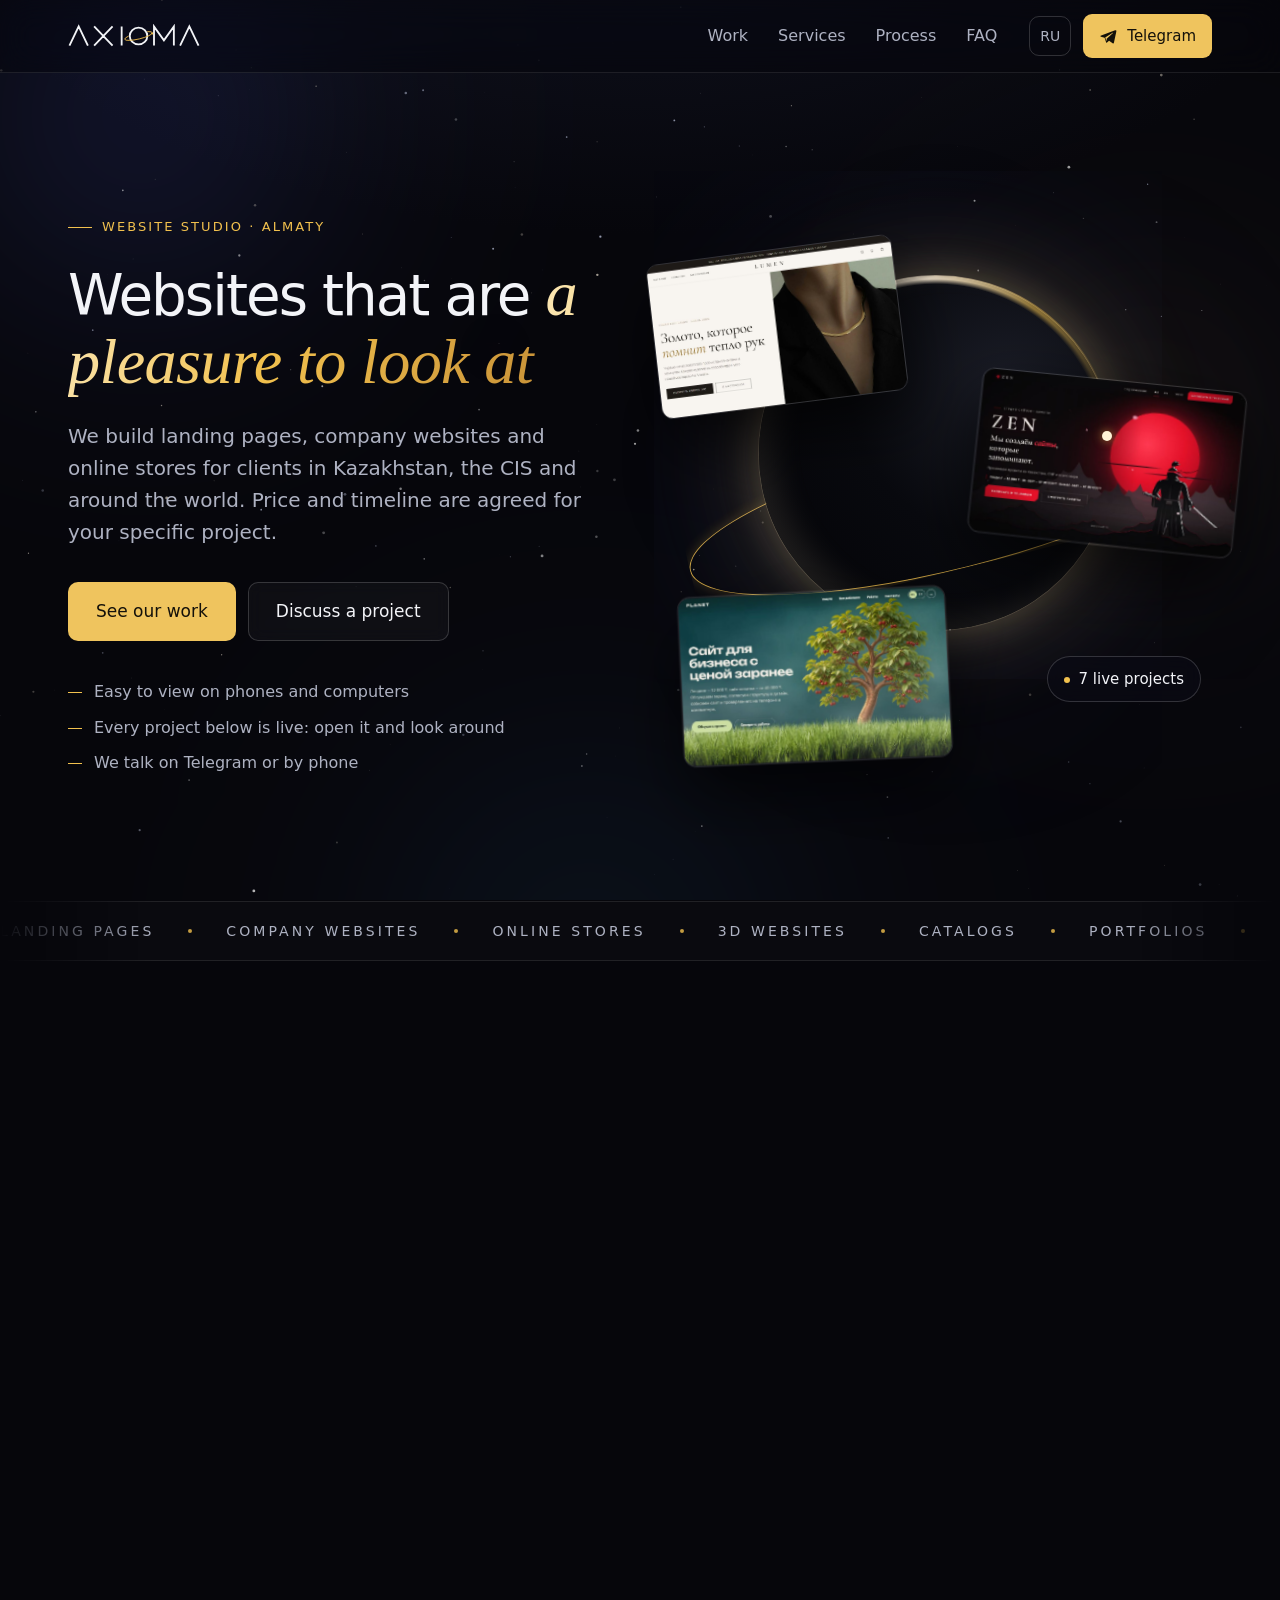
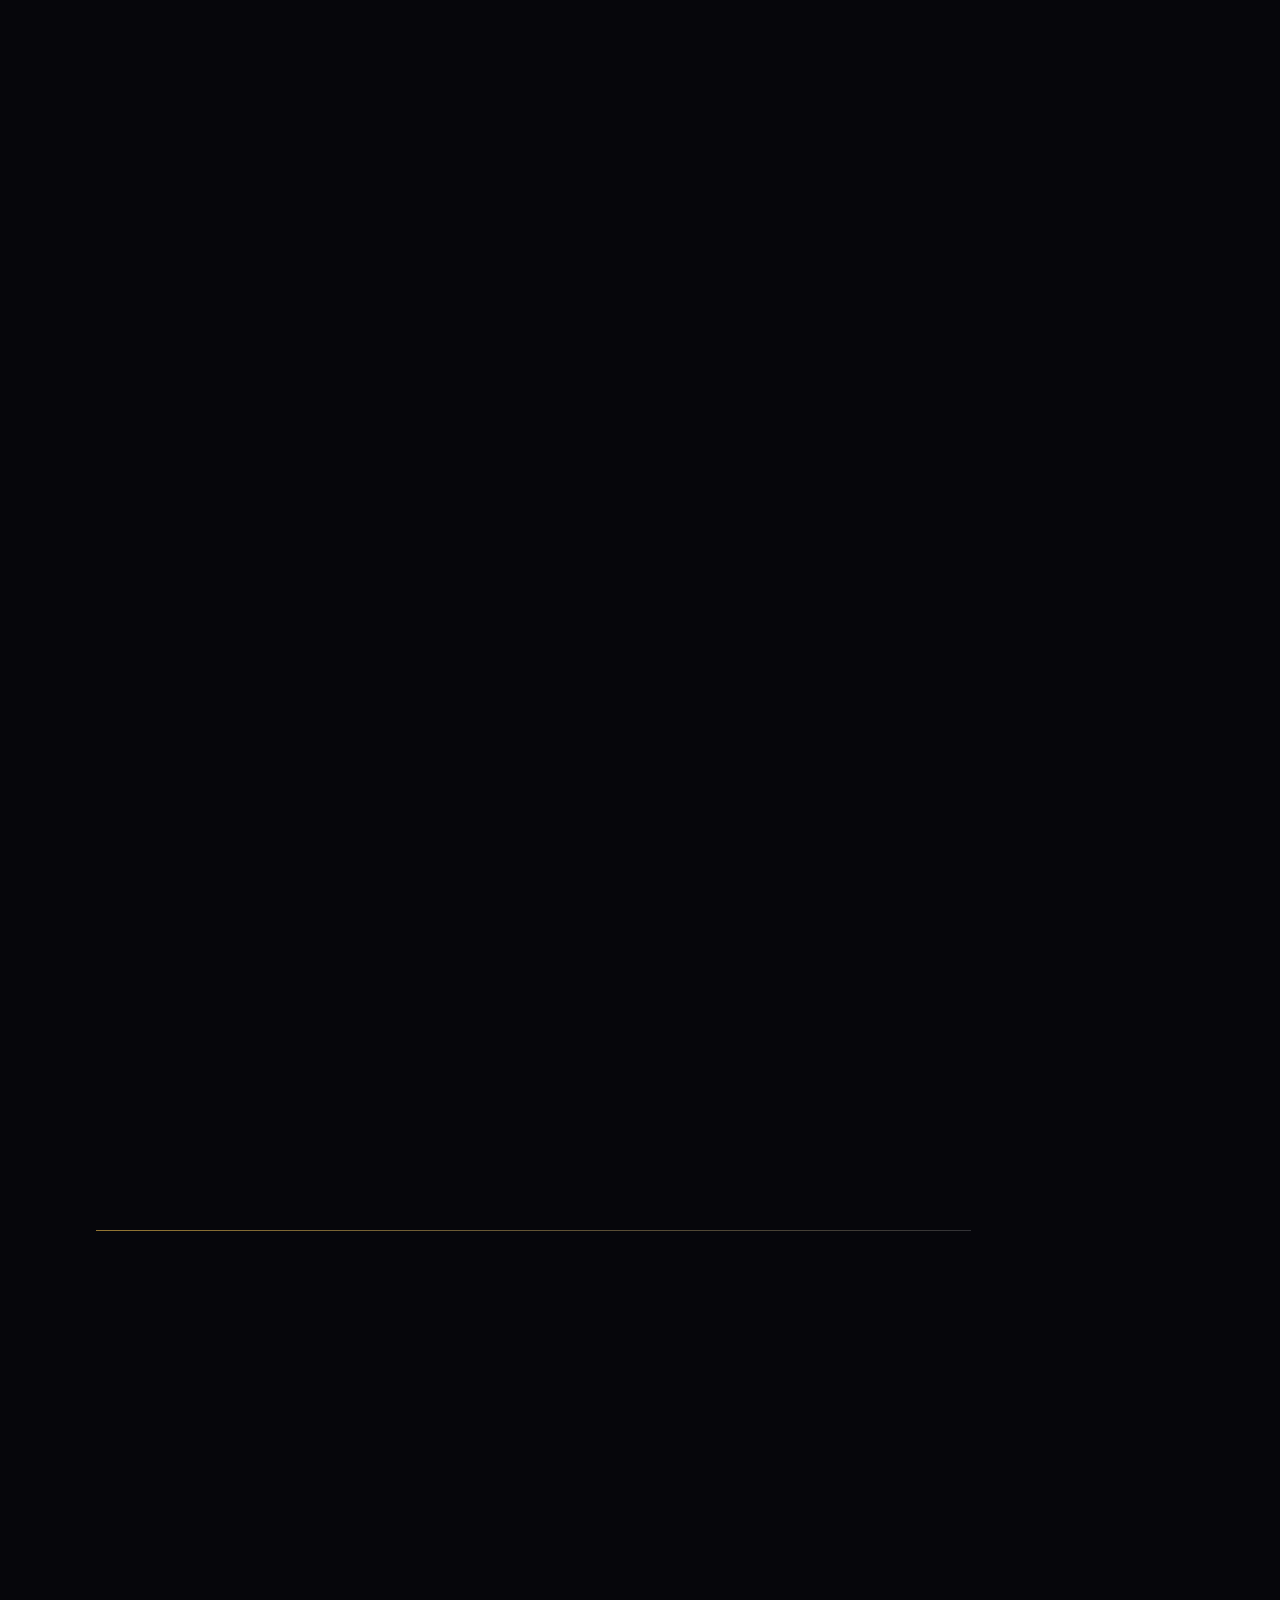
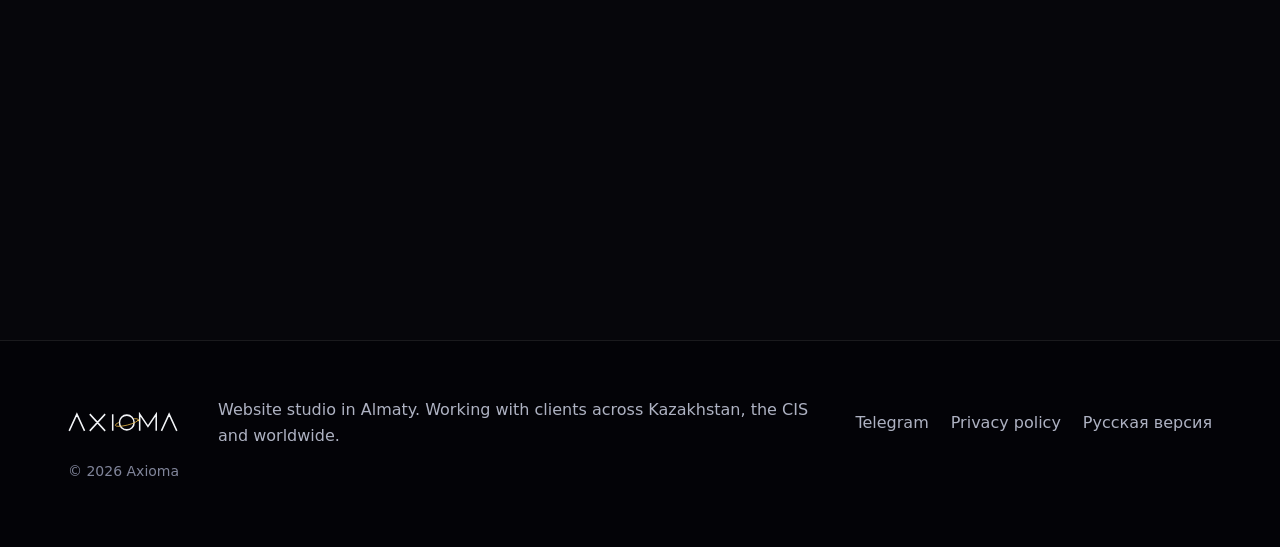
==== commit 34859e88: "Home: calmer, more grown-up space look (serif accent, eclipse planet, flat buttons, muted nebula) Co" ====
--- a/en/index.html
+++ b/en/index.html
@@ -25,9 +25,9 @@
 <link rel="icon" href="/img/favicon.svg" type="image/svg+xml">
 <link rel="preconnect" href="https://fonts.googleapis.com">
 <link rel="preconnect" href="https://fonts.gstatic.com" crossorigin>
-<link href="https://fonts.googleapis.com/css2?family=Onest:wght@300;400;500;600&family=Unbounded:wght@400;500;600&display=swap" rel="stylesheet">
-<link rel="stylesheet" href="/css/home.css?v=f42243827d">
-<script src="/js/home.js?v=f42243827d" defer></script>
+<link href="https://fonts.googleapis.com/css2?family=Onest:wght@300;400;500;600&family=Cormorant+Garamond:ital,wght@1,500&display=swap" rel="stylesheet">
+<link rel="stylesheet" href="/css/home.css?v=15dc6f0cd6">
+<script src="/js/home.js?v=15dc6f0cd6" defer></script>
 <script type="application/ld+json">{"@context": "https://schema.org", "@type": "ProfessionalService", "name": "Axioma", "url": "https://axioma.codes/en/", "description": "Axioma builds websites for business: landing pages, company websites and online stores. Based in Almaty, working with clients worldwide. See our work and get in touch.", "logo": "https://axioma.codes/img/logo.svg", "image": "https://axioma.codes/og.png", "address": {"@type": "PostalAddress", "addressLocality": "Almaty", "addressCountry": "KZ"}, "areaServed": "Worldwide", "sameAs": ["https://t.me/nonexxxist"]}</script>
 <script type="application/ld+json">{"@context": "https://schema.org", "@type": "FAQPage", "mainEntity": [{"@type": "Question", "name": "How much does a website cost?", "acceptedAnswer": {"@type": "Answer", "text": "It depends on the project: how many pages, whether there is a catalog, whether you want animation. Tell us what you need and we will give you an exact price before we start."}}, {"@type": "Question", "name": "How long does it take?", "acceptedAnswer": {"@type": "Answer", "text": "It depends on the scope. We tell you the timeline in advance, together with the price."}}, {"@type": "Question", "name": "What do you need from me?", "acceptedAnswer": {"@type": "Answer", "text": "Tell us about your business and send texts and photos if you have them. If something is missing, we will suggest what to do."}}, {"@type": "Question", "name": "Do you only work in Almaty?", "acceptedAnswer": {"@type": "Answer", "text": "No. We are based in Almaty and work remotely with clients from Kazakhstan, the CIS and other countries."}}, {"@type": "Question", "name": "Will the site work on phones?", "acceptedAnswer": {"@type": "Answer", "text": "Yes. We check every site on phones and computers."}}]}</script>
 </head>
@@ -50,7 +50,7 @@
     <p class="eyebrow"><span class="dot"></span>Website studio · Almaty</p>
     <h1>Websites that are <em>a pleasure to look at</em></h1>
     <p class="lead">We build landing pages, company websites and online stores for clients in Kazakhstan, the CIS and around the world. Price and timeline are agreed for your specific project.</p>
-    <div class="cta"><a class="btn" href="#work">See our work <span class="arr">↓</span></a><a class="btn ghost" href="#request">Discuss a project</a></div>
+    <div class="cta"><a class="btn" href="#work">See our work</a><a class="btn ghost" href="#request">Discuss a project</a></div>
     <ul class="facts"><li>Easy to view on phones and computers</li><li>Every project below is live: open it and look around</li><li>We talk on Telegram or by phone</li></ul>
   </div>
   <div class="fan" aria-hidden="true">
@@ -64,7 +64,7 @@
   </div>
 </div></section>
 
-<div class="ticker" aria-hidden="true"><div class="tick-in"><span>Landing pages</span><i>✦</i><span>Company websites</span><i>✦</i><span>Online stores</span><i>✦</i><span>3D websites</span><i>✦</i><span>Catalogs</span><i>✦</i><span>Portfolios</span><i>✦</i><span>Ad campaign pages</span><i>✦</i><span>Landing pages</span><i>✦</i><span>Company websites</span><i>✦</i><span>Online stores</span><i>✦</i><span>3D websites</span><i>✦</i><span>Catalogs</span><i>✦</i><span>Portfolios</span><i>✦</i><span>Ad campaign pages</span><i>✦</i></div></div>
+<div class="ticker" aria-hidden="true"><div class="tick-in"><span>Landing pages</span><i></i><span>Company websites</span><i></i><span>Online stores</span><i></i><span>3D websites</span><i></i><span>Catalogs</span><i></i><span>Portfolios</span><i></i><span>Ad campaign pages</span><i></i><span>Landing pages</span><i></i><span>Company websites</span><i></i><span>Online stores</span><i></i><span>3D websites</span><i></i><span>Catalogs</span><i></i><span>Portfolios</span><i></i><span>Ad campaign pages</span><i></i></div></div>
 
 <section id="work" class="sec"><div class="wrap">
   <div class="head reveal"><p class="eyebrow">Portfolio</p><h2>Our work</h2><p class="sub">Our own projects and demo sites for different kinds of business. Click a card to open the site.</p></div>
--- a/css/home.css
+++ b/css/home.css
@@ -1,8 +1,8 @@
 :root{
   --bg:#06060b;--glass:rgba(255,255,255,.035);--glass2:rgba(255,255,255,.06);--line:rgba(255,255,255,.09);--line2:rgba(255,255,255,.17);
   --fg:#f3f4f8;--mute:#aeb2c2;--dim:#80859a;--gold:#f2c14e;--gold2:#ffd77a;--pink:#ff6fb5;--violet:#8b7bff;--cyan:#4fd1ff;
-  --red:#ff7b72;--green:#7be3a0;--irid:linear-gradient(100deg,#f2c14e 0%,#ff8a7a 28%,#ff6fb5 45%,#8b7bff 70%,#4fd1ff 100%);
-  --r:18px;--sans:"Onest","Segoe UI",system-ui,-apple-system,sans-serif;--disp:"Unbounded","Onest",system-ui,sans-serif
+  --red:#ff7b72;--green:#7be3a0;--irid:linear-gradient(100deg,#fbe7b5 0%,#f2c14e 45%,#c99338 100%);
+  --r:14px;--sans:"Onest","Segoe UI",system-ui,-apple-system,sans-serif;--disp:"Onest","Segoe UI",system-ui,sans-serif;--serif:"Cormorant Garamond",Georgia,serif
 }
 *{box-sizing:border-box;margin:0}
 html{background:var(--bg);color-scheme:dark;-webkit-text-size-adjust:100%;scroll-behavior:smooth;scroll-padding-top:84px}
@@ -16,16 +16,16 @@
 
 /* ---------- space background ---------- */
 #stars{position:fixed;inset:0;width:100%;height:100%;z-index:-2;pointer-events:none}
-.aurora{position:fixed;inset:0;z-index:-3;overflow:hidden;pointer-events:none;background:radial-gradient(ellipse 90% 60% at 50% -10%,#151033 0%,transparent 60%),var(--bg)}
-.aurora i{position:absolute;border-radius:50%;filter:blur(90px);opacity:.42;mix-blend-mode:screen;will-change:transform}
-.aurora .a1{width:46vw;height:46vw;left:-12vw;top:-14vw;background:radial-gradient(circle,#6a4cff,transparent 65%);animation:drift1 26s ease-in-out infinite alternate}
-.aurora .a2{width:40vw;height:40vw;right:-10vw;top:18vh;background:radial-gradient(circle,#ff5fa8,transparent 65%);opacity:.26;animation:drift2 32s ease-in-out infinite alternate}
-.aurora .a3{width:52vw;height:52vw;left:20vw;bottom:-30vw;background:radial-gradient(circle,#1fb6ff,transparent 65%);opacity:.22;animation:drift3 38s ease-in-out infinite alternate}
+.aurora{position:fixed;inset:0;z-index:-3;overflow:hidden;pointer-events:none;background:radial-gradient(ellipse 90% 60% at 50% -10%,#10121f 0%,transparent 60%),var(--bg)}
+.aurora i{position:absolute;border-radius:50%;filter:blur(100px);opacity:.34;mix-blend-mode:screen;will-change:transform}
+.aurora .a1{width:46vw;height:46vw;left:-12vw;top:-14vw;background:radial-gradient(circle,#2f3a8f,transparent 65%);animation:drift1 26s ease-in-out infinite alternate}
+.aurora .a2{width:40vw;height:40vw;right:-10vw;top:18vh;background:radial-gradient(circle,#7a5a26,transparent 65%);opacity:.16;animation:drift2 32s ease-in-out infinite alternate}
+.aurora .a3{width:52vw;height:52vw;left:20vw;bottom:-30vw;background:radial-gradient(circle,#1d4a73,transparent 65%);opacity:.2;animation:drift3 38s ease-in-out infinite alternate}
 @keyframes drift1{to{transform:translate(14vw,10vh) scale(1.15)}}
 @keyframes drift2{to{transform:translate(-12vw,16vh) scale(.9)}}
 @keyframes drift3{to{transform:translate(-10vw,-12vh) scale(1.1)}}
 .glow{position:fixed;left:0;top:0;width:520px;height:520px;margin:-260px 0 0 -260px;border-radius:50%;pointer-events:none;z-index:-1;
-  background:radial-gradient(circle,rgba(139,123,255,.13),rgba(255,111,181,.05) 40%,transparent 70%);transition:opacity .4s;opacity:0}
+  background:radial-gradient(circle,rgba(242,193,78,.06),rgba(120,140,255,.03) 45%,transparent 70%);transition:opacity .4s;opacity:0}
 .glow.on{opacity:1}
 
 /* ---------- header ---------- */
@@ -34,7 +34,7 @@
 .logo img{width:132px;height:auto}
 .nav{display:flex;gap:30px;margin-left:auto;font-size:16px}
 .nav a{text-decoration:none;color:var(--mute);transition:color .2s;position:relative}
-.nav a:after{content:"";position:absolute;left:0;right:0;bottom:-6px;height:1px;background:var(--irid);transform:scaleX(0);transition:transform .3s}
+.nav a:after{content:"";position:absolute;left:0;right:0;bottom:-6px;height:1px;background:var(--gold);transform:scaleX(0);transition:transform .3s}
 .nav a:hover{color:var(--fg)}
 .nav a:hover:after{transform:scaleX(1)}
 .actions{display:flex;align-items:center;gap:12px}
@@ -47,17 +47,17 @@
 .burger[aria-expanded="true"] i:last-child{transform:translateY(-4px) rotate(-45deg)}
 
 /* ---------- buttons ---------- */
-.btn{position:relative;display:inline-flex;align-items:center;justify-content:center;gap:10px;padding:16px 28px;border-radius:14px;background:linear-gradient(135deg,#ffd77a,#f2c14e 55%,#e9a83a);color:#1a1405;font-weight:600;font-size:17px;text-decoration:none;border:0;cursor:pointer;
-  box-shadow:0 0 0 1px rgba(255,215,122,.4),0 10px 30px -8px rgba(242,193,78,.55);transition:transform .2s,box-shadow .25s}
-.btn:hover{transform:translateY(-2px);box-shadow:0 0 0 1px rgba(255,215,122,.6),0 16px 40px -8px rgba(242,193,78,.75)}
+.btn{position:relative;display:inline-flex;align-items:center;justify-content:center;gap:10px;padding:16px 28px;border-radius:10px;background:#efc45e;color:#14110a;font-weight:500;font-size:17px;text-decoration:none;border:0;cursor:pointer;transition:background .2s,transform .2s}
+.btn:hover{background:#f6d48a;transform:translateY(-1px)}
 .btn svg{width:20px;height:20px;fill:currentColor}
-.btn .arr{display:inline-block;animation:bob 1.8s ease-in-out infinite}
+.btn .arr{display:inline-block}
 @keyframes bob{50%{transform:translateY(3px)}}
-.btn.small{padding:10px 16px;font-size:15px;border-radius:12px}
+.btn.small{padding:10px 16px;font-size:15px;border-radius:9px}
 .btn.small svg{width:18px;height:18px}
 .btn.ghost{background:var(--glass);color:var(--fg);box-shadow:inset 0 0 0 1px var(--line2);-webkit-backdrop-filter:blur(8px);backdrop-filter:blur(8px)}
-.btn.ghost:hover{box-shadow:inset 0 0 0 1px rgba(255,255,255,.5),0 10px 30px -10px rgba(139,123,255,.6)}
-.btn.tg{background:linear-gradient(135deg,#3cc2ff,#2a9fe6);color:#fff;box-shadow:0 10px 30px -8px rgba(42,171,238,.6)}
+.btn.ghost:hover{background:rgba(255,255,255,.06);box-shadow:inset 0 0 0 1px rgba(255,255,255,.45)}
+.btn.tg{background:#2a9fe0;color:#fff}
+.btn.tg:hover{background:#3aaef0}
 .btn.wide{width:100%}
 .btn:disabled{opacity:.6;cursor:wait;transform:none}
 
@@ -65,49 +65,49 @@
 .hero{padding:80px 0 70px;min-height:calc(100vh - 72px);display:flex;align-items:center}
 .hero .wrap{display:grid;grid-template-columns:1fr 1fr;gap:40px;align-items:center;width:100%}
 .eyebrow{display:inline-flex;align-items:center;gap:10px;font-size:13px;font-weight:500;letter-spacing:.16em;text-transform:uppercase;color:var(--gold)}
-.eyebrow .dot{width:8px;height:8px;border-radius:50%;background:var(--green);box-shadow:0 0 12px var(--green);animation:pulse 2s ease-in-out infinite}
+.eyebrow .dot{width:24px;height:1px;background:var(--gold)}
 @keyframes pulse{50%{opacity:.35}}
-h1{font-family:var(--disp);font-weight:500;font-size:clamp(34px,4.2vw,58px);line-height:1.08;letter-spacing:-.02em;margin:22px 0 24px}
-h1 em,.grad{font-style:normal;background:var(--irid);background-size:200% 100%;-webkit-background-clip:text;background-clip:text;color:transparent;animation:shimmer 8s linear infinite}
+h1{font-family:var(--disp);font-weight:500;font-size:clamp(36px,4.4vw,62px);line-height:1.06;letter-spacing:-.035em;margin:22px 0 24px}
+h1 em{font-family:var(--serif);font-style:italic;font-weight:500;font-size:1.14em;letter-spacing:-.01em;background:var(--irid);-webkit-background-clip:text;background-clip:text;color:transparent;padding-right:.06em}
 @keyframes shimmer{to{background-position:200% 0}}
 .lead{font-size:20px;color:var(--mute);max-width:540px}
 .cta{display:flex;flex-wrap:wrap;gap:12px;margin-top:34px}
 .facts{list-style:none;padding:0;margin-top:38px;display:grid;gap:10px;color:var(--mute);font-size:16px}
 .facts li{display:flex;gap:12px;align-items:flex-start}
-.facts li:before{content:"✦";flex:none;color:var(--gold);font-size:14px;line-height:1.7;text-shadow:0 0 10px rgba(242,193,78,.8)}
+.facts li:before{content:"";flex:none;width:14px;height:1px;background:var(--gold);margin-top:.8em}
 
 /* planet with a ring, the logo's O */
 .fan{position:relative;aspect-ratio:1/1;perspective:1400px}
-.planet{position:absolute;width:66%;aspect-ratio:1;left:17%;top:10%;border-radius:50%;
-  background:radial-gradient(circle at 30% 26%,#ffd9a0 0%,#ff8fb8 10%,#8b6bff 30%,#3a2a8a 52%,#140f33 74%,#07060f 100%);
-  box-shadow:inset -40px -50px 90px rgba(0,0,0,.8),inset 20px 16px 60px rgba(255,190,220,.35),0 0 90px rgba(139,123,255,.55),0 0 200px rgba(255,111,181,.3);animation:float 9s ease-in-out infinite}
-.planet:before{content:"";position:absolute;inset:-2px;border-radius:50%;background:conic-gradient(from 200deg,transparent 0 40%,rgba(79,209,255,.55) 52%,rgba(255,111,181,.5) 60%,transparent 72%);
-  -webkit-mask:radial-gradient(circle,transparent 66%,#000 68%,#000 71%,transparent 73%);mask:radial-gradient(circle,transparent 66%,#000 68%,#000 71%,transparent 73%);filter:blur(1px)}
-.ring{position:absolute;left:4%;top:41%;width:98%;height:23%;border-radius:50%;border:3px solid var(--gold);transform:rotate(-14deg);box-shadow:0 0 24px rgba(242,193,78,.55),inset 0 0 24px rgba(242,193,78,.25);animation:float 9s ease-in-out infinite;opacity:.9}
+.planet{position:absolute;width:64%;aspect-ratio:1;left:18%;top:11%;border-radius:50%;
+  background:radial-gradient(circle at 70% 30%,#1a1c26 0%,#08090e 45%,#030306 100%);
+  box-shadow:inset 14px -10px 30px rgba(255,236,200,.1),0 0 0 1px rgba(255,236,200,.14),0 0 40px rgba(255,226,170,.22),0 0 110px rgba(242,193,78,.2),0 0 240px rgba(90,110,200,.22);animation:float 12s ease-in-out infinite}
+.planet:before{content:"";position:absolute;inset:-2px;border-radius:50%;background:conic-gradient(from 300deg,transparent 0 6%,rgba(255,240,214,.9) 16%,rgba(242,193,78,.55) 26%,transparent 40%);
+  -webkit-mask:radial-gradient(circle,transparent 66%,#000 68%,#000 71%,transparent 73%);mask:radial-gradient(circle,transparent 67%,#000 69%,#000 70.6%,transparent 72.5%);filter:blur(.8px)}
+.ring{position:absolute;left:4%;top:41%;width:98%;height:23%;border-radius:50%;border:1.5px solid var(--gold);transform:rotate(-14deg);box-shadow:0 0 14px rgba(242,193,78,.25);animation:float 12s ease-in-out infinite;opacity:.85}
 .ring.back{clip-path:inset(0 0 50% 0);z-index:0}
 .planet{z-index:1}
 .ring.front{clip-path:inset(50% 0 0 0);z-index:2}
-.moon{position:absolute;width:3.2%;aspect-ratio:1;border-radius:50%;background:var(--gold2);box-shadow:0 0 18px var(--gold);left:79%;top:38%;z-index:4;animation:float 9s ease-in-out infinite}
-@keyframes float{50%{translate:0 -14px}}
+.moon{position:absolute;width:3.2%;aspect-ratio:1;border-radius:50%;width:1.8%;background:#fff3d6;box-shadow:0 0 10px rgba(242,193,78,.6);left:80%;top:39%;z-index:4;animation:float 12s ease-in-out infinite}
+@keyframes float{50%{translate:0 -8px}}
 .fan-in{position:absolute;inset:0;transform-style:preserve-3d;transition:transform .4s cubic-bezier(.2,.7,.2,1);z-index:3}
-.fan img{position:absolute;width:47%;border-radius:12px;border:1px solid var(--line2);box-shadow:0 30px 70px rgba(0,0,0,.65),0 0 40px rgba(139,123,255,.18)}
+.fan img{position:absolute;width:47%;border-radius:12px;border:1px solid var(--line2);box-shadow:0 30px 70px rgba(0,0,0,.7)}
 .fan .f1{left:-4%;top:4%;transform:translateZ(-40px) rotate(-7deg)}
 .fan .f2{right:-4%;top:30%;transform:translateZ(20px) rotate(6deg)}
 .fan .f3{left:6%;bottom:3%;transform:translateZ(60px) rotate(-3deg)}
 .chip{position:absolute;right:2%;bottom:12%;z-index:5;padding:10px 16px;border-radius:30px;background:rgba(10,10,20,.7);-webkit-backdrop-filter:blur(10px);backdrop-filter:blur(10px);border:1px solid var(--line2);font-size:15px;font-weight:500}
-.chip:before{content:"";display:inline-block;width:8px;height:8px;border-radius:50%;background:var(--green);box-shadow:0 0 10px var(--green);margin-right:9px;vertical-align:1px}
+.chip:before{content:"";display:inline-block;width:6px;height:6px;border-radius:50%;background:var(--gold);margin-right:9px;vertical-align:1px}
 
 /* ---------- ticker ---------- */
 .ticker{overflow:hidden;border-top:1px solid var(--line);border-bottom:1px solid var(--line);background:rgba(255,255,255,.02);padding:18px 0;
   -webkit-mask:linear-gradient(90deg,transparent,#000 12%,#000 88%,transparent);mask:linear-gradient(90deg,transparent,#000 12%,#000 88%,transparent)}
-.tick-in{display:flex;width:max-content;gap:28px;align-items:center;animation:tick 40s linear infinite;font-family:var(--disp);font-size:clamp(18px,2vw,24px);font-weight:400;white-space:nowrap}
-.tick-in i{font-style:normal;color:var(--gold);font-size:.7em;text-shadow:0 0 12px var(--gold)}
+.tick-in{display:flex;width:max-content;gap:34px;align-items:center;animation:tick 60s linear infinite;font-size:14px;font-weight:500;letter-spacing:.22em;text-transform:uppercase;color:var(--mute);white-space:nowrap}
+.tick-in i{width:4px;height:4px;border-radius:50%;background:var(--gold);opacity:.8}
 @keyframes tick{to{transform:translateX(-50%)}}
 
 /* ---------- sections ---------- */
 .sec{padding:120px 0}
 .head{margin-bottom:52px;max-width:760px}
-h2{font-family:var(--disp);font-weight:500;font-size:clamp(30px,3.6vw,48px);line-height:1.12;letter-spacing:-.02em;margin-top:14px}
+h2{font-family:var(--disp);font-weight:500;font-size:clamp(30px,3.6vw,48px);line-height:1.1;letter-spacing:-.03em;margin-top:14px}
 .sub{color:var(--mute);margin-top:16px;max-width:620px}
 h3{font-weight:500;font-size:21px;line-height:1.3}
 
@@ -115,18 +115,18 @@
 .work,.card,.steps li,.form,.tgcard,.faq{--x:50%;--y:50%}
 .spot{position:relative;isolation:isolate}
 .work:before,.card:before{content:"";position:absolute;inset:0;border-radius:inherit;pointer-events:none;z-index:-1;opacity:0;transition:opacity .35s;
-  background:radial-gradient(420px circle at var(--x) var(--y),color-mix(in srgb,var(--c,#8b7bff) 22%,transparent),transparent 60%)}
+  background:radial-gradient(420px circle at var(--x) var(--y),color-mix(in srgb,var(--c,#f2c14e) 10%,transparent),transparent 60%)}
 .work:hover:before,.card:hover:before{opacity:1}
 
 /* ---------- work ---------- */
 .works{display:grid;grid-template-columns:repeat(12,1fr);gap:24px}
 .work{--c:#8b7bff;position:relative;isolation:isolate;grid-column:span 6;display:flex;flex-direction:column;text-decoration:none;background:var(--glass);border:1px solid var(--line);border-radius:var(--r);overflow:hidden;
   -webkit-backdrop-filter:blur(6px);backdrop-filter:blur(6px);transition:border-color .3s,transform .35s cubic-bezier(.2,.7,.2,1),box-shadow .35s}
-.work:hover{transform:translateY(-6px);border-color:color-mix(in srgb,var(--c) 60%,transparent);box-shadow:0 24px 60px -20px color-mix(in srgb,var(--c) 55%,transparent)}
+.work:hover{transform:translateY(-4px);border-color:color-mix(in srgb,var(--c) 40%,transparent);box-shadow:0 24px 60px -24px color-mix(in srgb,var(--c) 30%,transparent)}
 .work:nth-child(1),.work:nth-child(4){grid-column:span 7}
 .work:nth-child(2),.work:nth-child(3){grid-column:span 5}
 .work:nth-child(n+5){grid-column:span 4}
-.w-zen{--c:#ff3b4e}.w-planet{--c:#7be36b}.w-noir{--c:#e8e8e8}.w-space{--c:#8b7bff}.w-lumen{--c:#e8c27a}.w-coffee{--c:#e0955a}.w-build{--c:#f5b301}
+.w-zen{--c:#e0605f}.w-planet{--c:#9cc98a}.w-noir{--c:#d8d8d8}.w-space{--c:#9aa3e8}.w-lumen{--c:#e2c48a}.w-coffee{--c:#d6a27a}.w-build{--c:#e9c15a}
 .shot{display:block;aspect-ratio:16/10;overflow:hidden;border-bottom:1px solid var(--line);background:#000}
 .work:nth-child(2) .shot,.work:nth-child(3) .shot{aspect-ratio:auto;flex:1;min-height:200px}
 .shot img{width:100%;height:100%;object-fit:cover;object-position:top;transition:transform .8s cubic-bezier(.2,.7,.2,1),filter .5s;filter:saturate(.92)}
@@ -148,21 +148,18 @@
 /* ---------- services ---------- */
 .cards{display:grid;grid-template-columns:repeat(2,1fr);gap:22px}
 .card{--c:#f2c14e;position:relative;isolation:isolate;background:var(--glass);border:1px solid var(--line);border-radius:var(--r);padding:32px 30px;overflow:hidden;transition:border-color .3s,transform .3s}
-.card:hover{border-color:rgba(242,193,78,.4);transform:translateY(-4px)}
-.card svg{width:44px;height:44px;fill:none;stroke:var(--gold);stroke-width:1.6;margin-bottom:22px;filter:drop-shadow(0 0 10px rgba(242,193,78,.5))}
+.card:hover{border-color:rgba(242,193,78,.3);transform:translateY(-3px)}
+.card svg{width:40px;height:40px;fill:none;stroke:var(--gold);stroke-width:1.3;margin-bottom:22px}
 .card p{color:var(--mute);font-size:16px;margin-top:10px}
-.card:nth-child(2){--c:#ff6fb5}.card:nth-child(2) svg{stroke:var(--pink);filter:drop-shadow(0 0 10px rgba(255,111,181,.5))}
-.card:nth-child(3){--c:#8b7bff}.card:nth-child(3) svg{stroke:var(--violet);filter:drop-shadow(0 0 10px rgba(139,123,255,.6))}
-.card:nth-child(4){--c:#4fd1ff}.card:nth-child(4) svg{stroke:var(--cyan);filter:drop-shadow(0 0 10px rgba(79,209,255,.6))}
 .note{margin-top:34px;color:var(--mute);max-width:780px}
 .note a{color:var(--gold);text-decoration:none;white-space:nowrap}
 
 /* ---------- process: an orbit line through four stops ---------- */
 .steps{list-style:none;padding:0;display:grid;grid-template-columns:repeat(4,1fr);gap:22px;position:relative}
-.steps:before{content:"";position:absolute;left:28px;right:calc((100% - 66px)/4 - 28px);top:28px;height:2px;background:var(--irid);opacity:.55;filter:drop-shadow(0 0 6px rgba(139,123,255,.8))}
+.steps:before{content:"";position:absolute;left:28px;right:calc((100% - 66px)/4 - 28px);top:28px;height:1px;background:linear-gradient(90deg,rgba(242,193,78,.6),rgba(255,255,255,.18))}
 .steps li{position:relative}
-.steps .num{position:relative;display:grid;place-items:center;width:56px;height:56px;border-radius:50%;background:#0c0b18;border:1px solid var(--line2);font-family:var(--disp);font-size:16px;color:var(--gold);margin-bottom:24px;
-  box-shadow:0 0 0 6px var(--bg),0 0 24px rgba(242,193,78,.25)}
+.steps .num{position:relative;display:grid;place-items:center;width:56px;height:56px;border-radius:50%;background:#0b0c11;border:1px solid rgba(242,193,78,.4);font-family:var(--disp);font-size:16px;color:var(--gold);margin-bottom:24px;
+  box-shadow:0 0 0 6px var(--bg)}
 .steps p{color:var(--mute);font-size:16px;margin-top:8px}
 
 /* ---------- faq ---------- */
@@ -180,9 +177,9 @@
 .band{padding:30px 0 40px}
 .band .wrap>*{position:relative}
 .band .wrap{text-align:center;padding-top:90px;padding-bottom:90px;border-radius:32px;overflow:hidden;
-  background:radial-gradient(ellipse 60% 90% at 50% 120%,rgba(139,123,255,.45),transparent 70%),radial-gradient(ellipse 40% 60% at 15% 0%,rgba(255,111,181,.22),transparent 70%),rgba(255,255,255,.03);
+  background:radial-gradient(ellipse 60% 90% at 50% 130%,rgba(242,193,78,.16),transparent 70%),radial-gradient(ellipse 50% 70% at 10% 0%,rgba(60,80,170,.18),transparent 70%),rgba(255,255,255,.025);
   border:1px solid var(--line2);max-width:1144px}
-.band .wrap:before{content:"";position:absolute;left:50%;top:50%;width:900px;height:220px;margin:-110px 0 0 -450px;border:2px solid rgba(242,193,78,.35);border-radius:50%;transform:rotate(-10deg);animation:spin 30s linear infinite;box-shadow:0 0 30px rgba(242,193,78,.2)}
+.band .wrap:before{content:"";position:absolute;left:50%;top:50%;width:900px;height:220px;margin:-110px 0 0 -450px;border:1px solid rgba(242,193,78,.22);border-radius:50%;transform:rotate(-10deg);box-shadow:0 0 30px rgba(242,193,78,.2)}
 @keyframes spin{to{transform:rotate(350deg)}}
 .band h2{font-size:clamp(30px,4.4vw,56px);margin:0}
 .band p{color:var(--mute);margin:16px auto 0;max-width:560px}
@@ -193,9 +190,9 @@
 .tgcard{margin-top:36px;padding:26px;border-radius:var(--r);background:var(--glass);border:1px solid var(--line)}
 .tgcard p{color:var(--mute);margin-bottom:14px}
 .handle{display:block;margin-top:12px;color:var(--dim);font-size:15px}
-.form{position:relative;background:rgba(14,13,26,.72);-webkit-backdrop-filter:blur(12px);backdrop-filter:blur(12px);border:1px solid var(--line2);border-radius:var(--r);padding:34px;display:grid;gap:18px;
-  box-shadow:0 30px 80px -30px rgba(139,123,255,.45)}
-.form:before{content:"";position:absolute;inset:-1px;border-radius:inherit;padding:1px;background:var(--irid);opacity:.5;pointer-events:none;
+.form{position:relative;background:rgba(12,13,18,.78);-webkit-backdrop-filter:blur(12px);backdrop-filter:blur(12px);border:1px solid var(--line2);border-radius:var(--r);padding:34px;display:grid;gap:18px;
+  box-shadow:0 30px 80px -30px rgba(0,0,0,.8)}
+.form:before{content:"";position:absolute;inset:-1px;border-radius:inherit;padding:1px;background:var(--irid);opacity:.22;pointer-events:none;
   -webkit-mask:linear-gradient(#000 0 0) content-box,linear-gradient(#000 0 0);-webkit-mask-composite:xor;mask:linear-gradient(#000 0 0) content-box exclude,linear-gradient(#000 0 0)}
 .row{display:grid;grid-template-columns:1fr 1fr;gap:18px}
 .field label{display:block;font-size:15px;color:var(--mute);margin-bottom:8px}
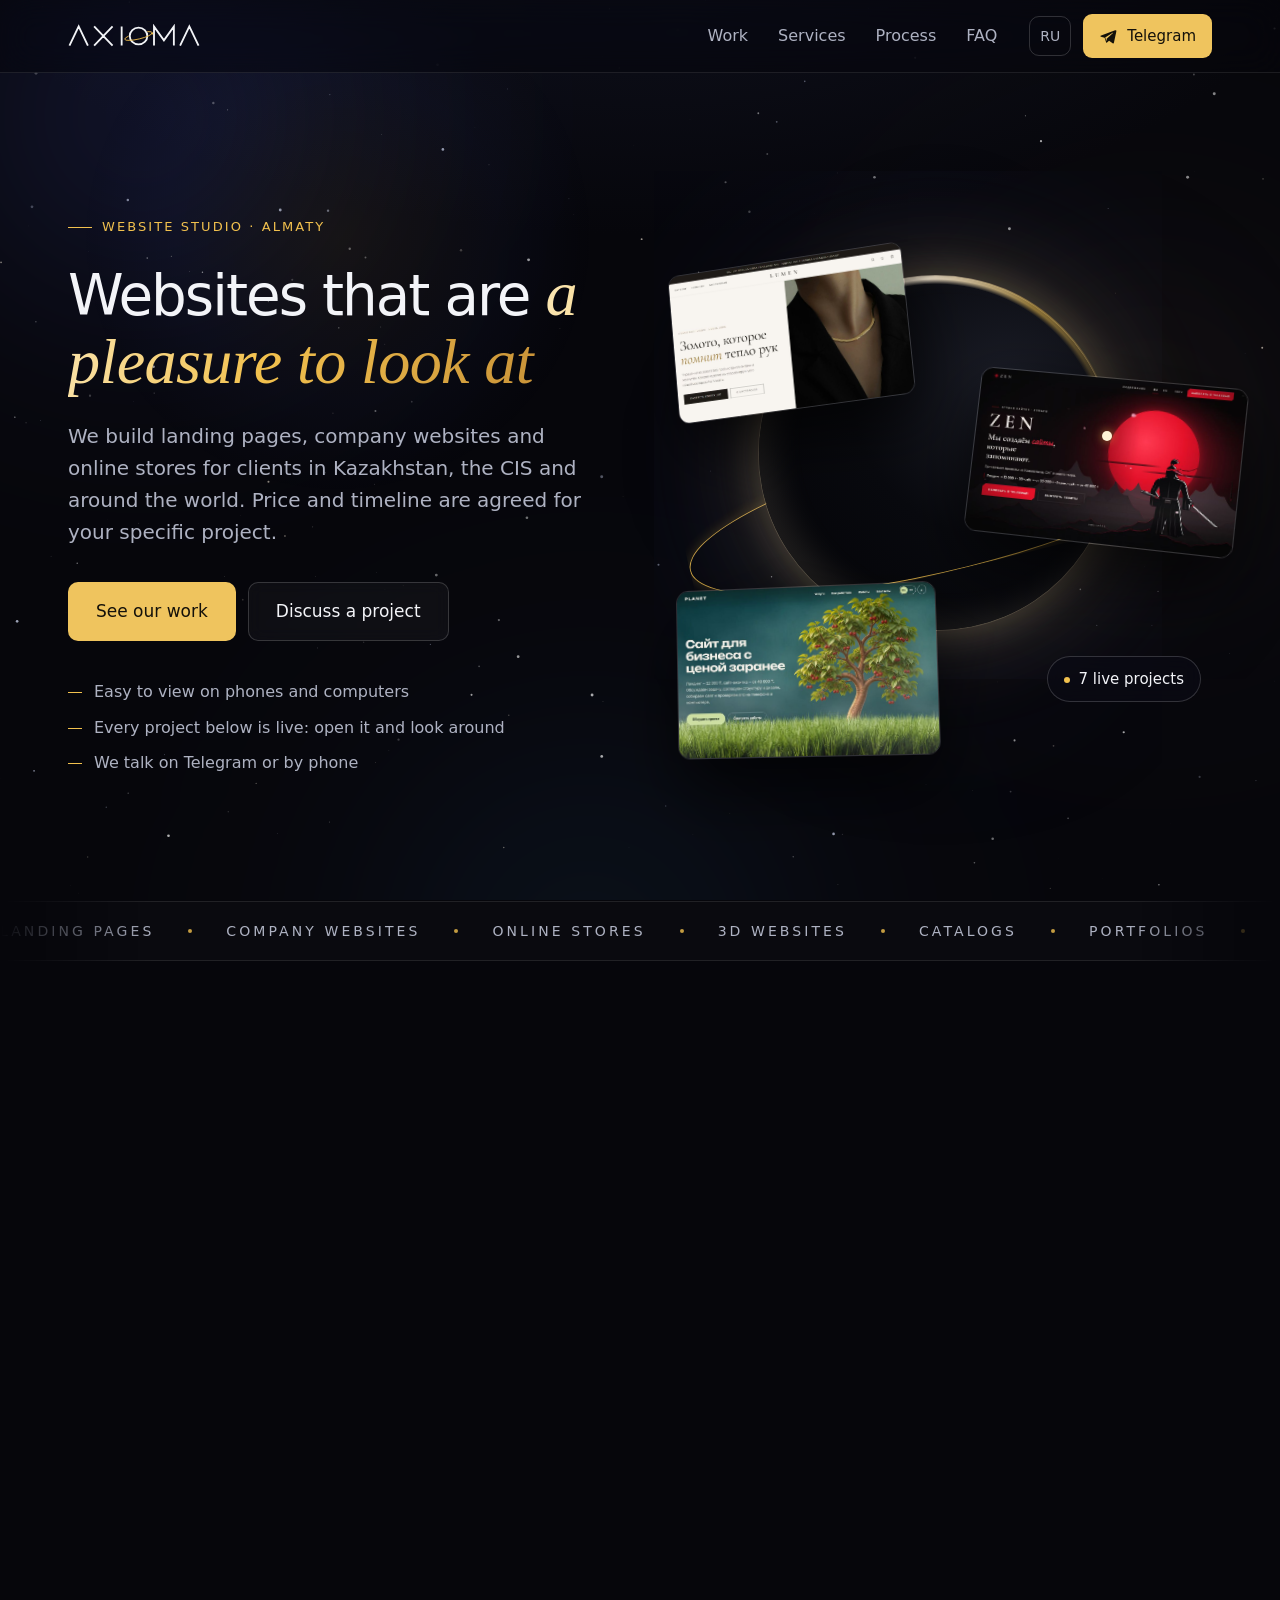
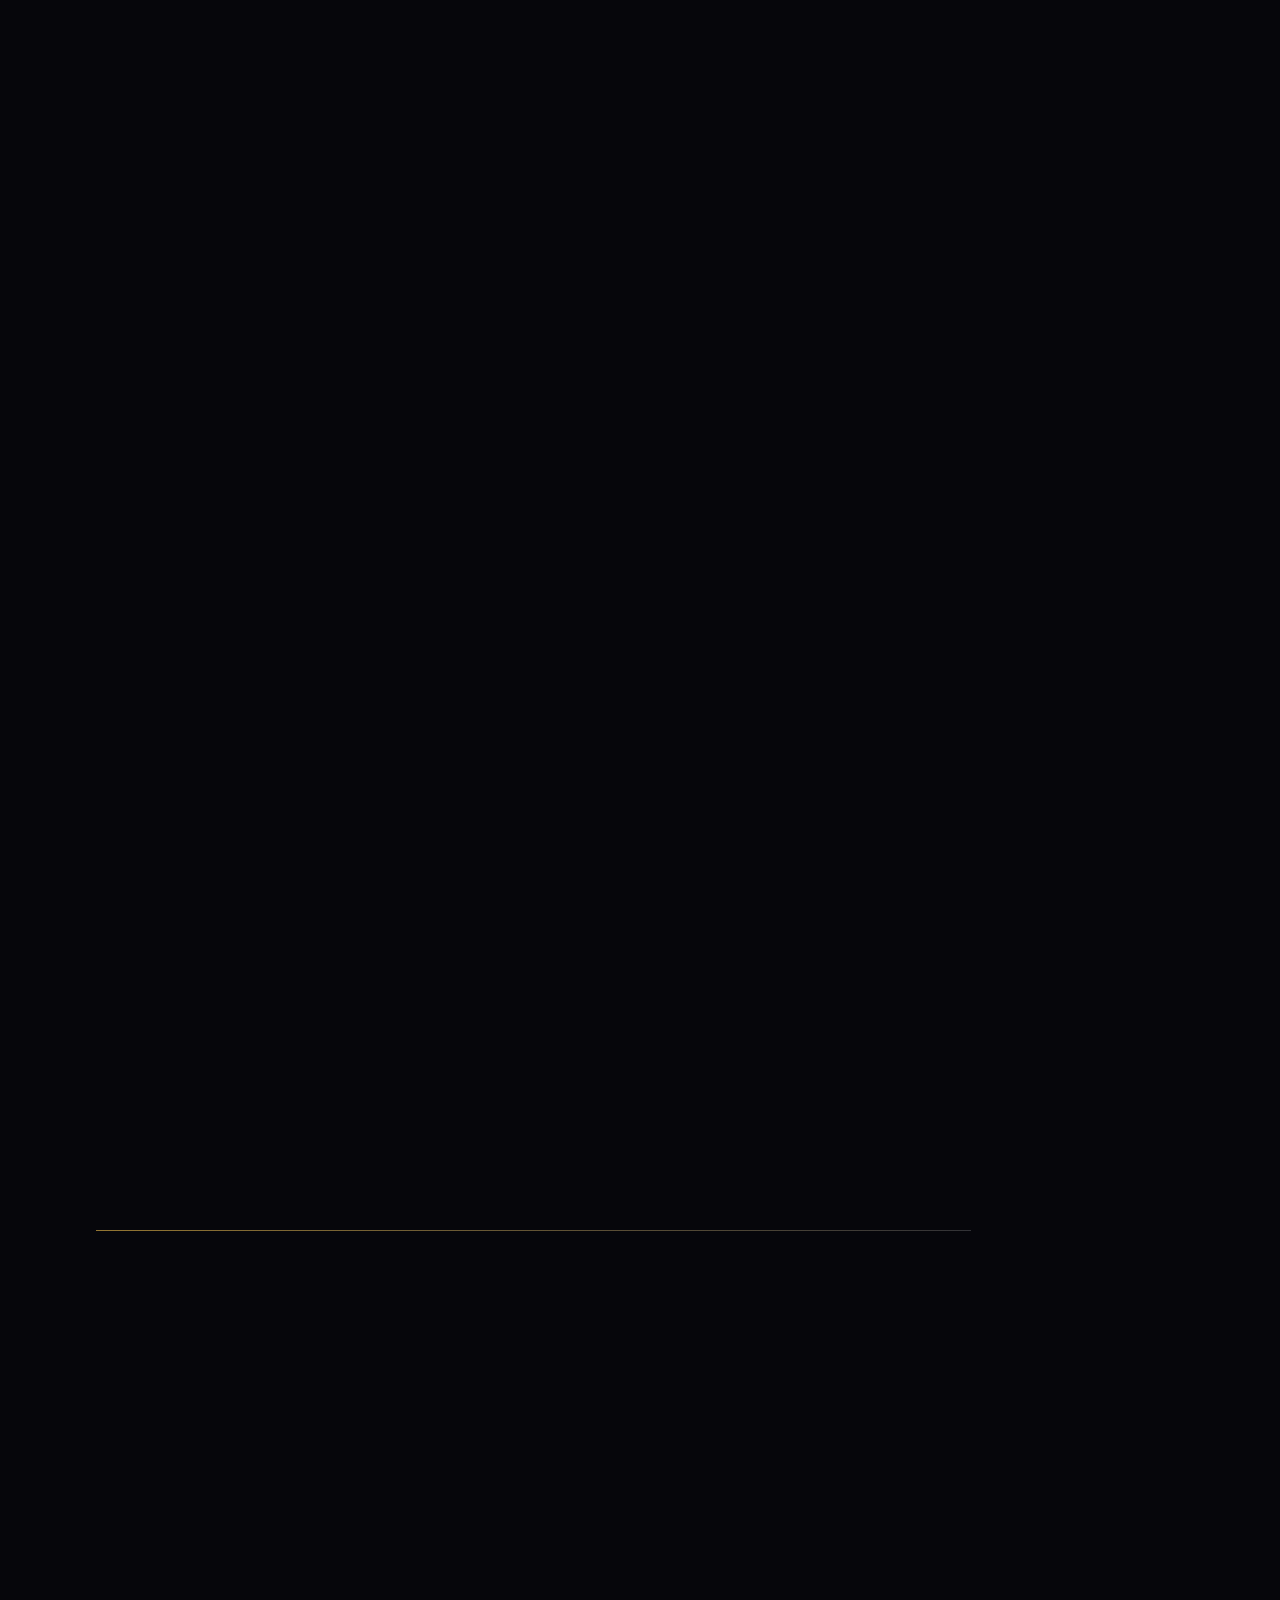
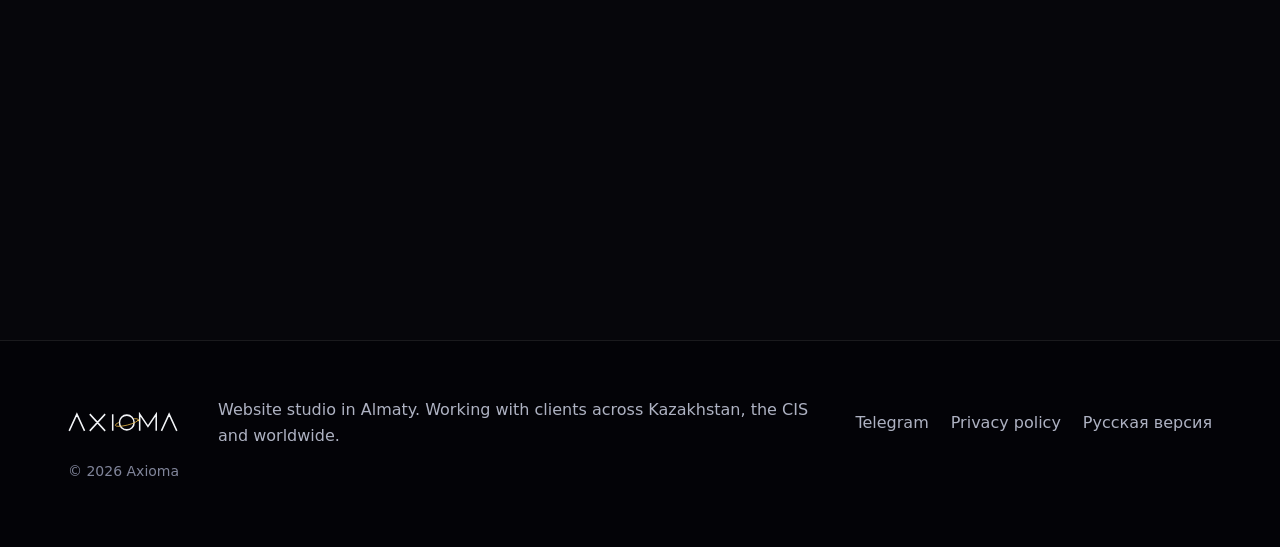
==== commit 08a2b27e: "Telegram contact is now @xuriiaa Co-Authored-By: Claude Opus 5.5 <noreply@anthropic.com>" ====
--- a/en/index.html
+++ b/en/index.html
@@ -28,7 +28,7 @@
 <link href="https://fonts.googleapis.com/css2?family=Onest:wght@300;400;500;600&family=Cormorant+Garamond:ital,wght@1,500&display=swap" rel="stylesheet">
 <link rel="stylesheet" href="/css/home.css?v=15dc6f0cd6">
 <script src="/js/home.js?v=15dc6f0cd6" defer></script>
-<script type="application/ld+json">{"@context": "https://schema.org", "@type": "ProfessionalService", "name": "Axioma", "url": "https://axioma.codes/en/", "description": "Axioma builds websites for business: landing pages, company websites and online stores. Based in Almaty, working with clients worldwide. See our work and get in touch.", "logo": "https://axioma.codes/img/logo.svg", "image": "https://axioma.codes/og.png", "address": {"@type": "PostalAddress", "addressLocality": "Almaty", "addressCountry": "KZ"}, "areaServed": "Worldwide", "sameAs": ["https://t.me/nonexxxist"]}</script>
+<script type="application/ld+json">{"@context": "https://schema.org", "@type": "ProfessionalService", "name": "Axioma", "url": "https://axioma.codes/en/", "description": "Axioma builds websites for business: landing pages, company websites and online stores. Based in Almaty, working with clients worldwide. See our work and get in touch.", "logo": "https://axioma.codes/img/logo.svg", "image": "https://axioma.codes/og.png", "address": {"@type": "PostalAddress", "addressLocality": "Almaty", "addressCountry": "KZ"}, "areaServed": "Worldwide", "sameAs": ["https://t.me/xuriiaa"]}</script>
 <script type="application/ld+json">{"@context": "https://schema.org", "@type": "FAQPage", "mainEntity": [{"@type": "Question", "name": "How much does a website cost?", "acceptedAnswer": {"@type": "Answer", "text": "It depends on the project: how many pages, whether there is a catalog, whether you want animation. Tell us what you need and we will give you an exact price before we start."}}, {"@type": "Question", "name": "How long does it take?", "acceptedAnswer": {"@type": "Answer", "text": "It depends on the scope. We tell you the timeline in advance, together with the price."}}, {"@type": "Question", "name": "What do you need from me?", "acceptedAnswer": {"@type": "Answer", "text": "Tell us about your business and send texts and photos if you have them. If something is missing, we will suggest what to do."}}, {"@type": "Question", "name": "Do you only work in Almaty?", "acceptedAnswer": {"@type": "Answer", "text": "No. We are based in Almaty and work remotely with clients from Kazakhstan, the CIS and other countries."}}, {"@type": "Question", "name": "Will the site work on phones?", "acceptedAnswer": {"@type": "Answer", "text": "Yes. We check every site on phones and computers."}}]}</script>
 </head>
 <body>
@@ -39,7 +39,7 @@
   <nav class="nav" id="nav"><a href="#work">Work</a><a href="#services">Services</a><a href="#process">Process</a><a href="#faq">FAQ</a></nav>
   <div class="actions">
     <a class="lang" href="/" hreflang="ru" title="Русская версия">RU</a>
-    <a class="btn small" href="https://t.me/nonexxxist" target="_blank" rel="noopener"><svg viewBox="0 0 24 24" aria-hidden="true"><path d="M21.5 4.2 2.9 11.4c-1.3.5-1.3 1.2-.2 1.5l4.8 1.5 1.8 5.6c.2.6.1.9.8.9.5 0 .7-.2 1-.5l2.3-2.2 4.8 3.5c.9.5 1.5.2 1.7-.8l3.2-15c.3-1.3-.5-1.9-1.6-1.4zM8.3 14l9.9-6.3c.5-.3.9-.1.5.2l-8.4 7.6-.3 3.6z"/></svg><span>Telegram</span></a>
+    <a class="btn small" href="https://t.me/xuriiaa" target="_blank" rel="noopener"><svg viewBox="0 0 24 24" aria-hidden="true"><path d="M21.5 4.2 2.9 11.4c-1.3.5-1.3 1.2-.2 1.5l4.8 1.5 1.8 5.6c.2.6.1.9.8.9.5 0 .7-.2 1-.5l2.3-2.2 4.8 3.5c.9.5 1.5.2 1.7-.8l3.2-15c.3-1.3-.5-1.9-1.6-1.4zM8.3 14l9.9-6.3c.5-.3.9-.1.5.2l-8.4 7.6-.3 3.6z"/></svg><span>Telegram</span></a>
     <button class="burger" type="button" aria-controls="nav" aria-expanded="false" aria-label="Menu"><i></i><i></i></button>
   </div>
 </div></header>
@@ -89,13 +89,13 @@
 
 <section class="band"><div class="wrap reveal">
   <h2>Have an idea for a website?</h2><p>Tell us about it in a couple of words and we will suggest how to bring it to life.</p>
-  <div class="cta"><a class="btn" href="#request">Discuss a project</a><a class="btn tg" href="https://t.me/nonexxxist" target="_blank" rel="noopener"><svg viewBox="0 0 24 24" aria-hidden="true"><path d="M21.5 4.2 2.9 11.4c-1.3.5-1.3 1.2-.2 1.5l4.8 1.5 1.8 5.6c.2.6.1.9.8.9.5 0 .7-.2 1-.5l2.3-2.2 4.8 3.5c.9.5 1.5.2 1.7-.8l3.2-15c.3-1.3-.5-1.9-1.6-1.4zM8.3 14l9.9-6.3c.5-.3.9-.1.5.2l-8.4 7.6-.3 3.6z"/></svg><span>Message on Telegram</span></a></div>
+  <div class="cta"><a class="btn" href="#request">Discuss a project</a><a class="btn tg" href="https://t.me/xuriiaa" target="_blank" rel="noopener"><svg viewBox="0 0 24 24" aria-hidden="true"><path d="M21.5 4.2 2.9 11.4c-1.3.5-1.3 1.2-.2 1.5l4.8 1.5 1.8 5.6c.2.6.1.9.8.9.5 0 .7-.2 1-.5l2.3-2.2 4.8 3.5c.9.5 1.5.2 1.7-.8l3.2-15c.3-1.3-.5-1.9-1.6-1.4zM8.3 14l9.9-6.3c.5-.3.9-.1.5.2l-8.4 7.6-.3 3.6z"/></svg><span>Message on Telegram</span></a></div>
 </div></section>
 
 <section id="request" class="sec"><div class="wrap contact">
   <div class="head reveal">
     <p class="eyebrow">Contact</p><h2>Tell us about your project</h2><p class="sub">Send a request and we will get back to you. Or message us on Telegram right away.</p>
-    <div class="tgcard"><p>Prefer a messenger?</p><a class="btn tg" href="https://t.me/nonexxxist" target="_blank" rel="noopener"><svg viewBox="0 0 24 24" aria-hidden="true"><path d="M21.5 4.2 2.9 11.4c-1.3.5-1.3 1.2-.2 1.5l4.8 1.5 1.8 5.6c.2.6.1.9.8.9.5 0 .7-.2 1-.5l2.3-2.2 4.8 3.5c.9.5 1.5.2 1.7-.8l3.2-15c.3-1.3-.5-1.9-1.6-1.4zM8.3 14l9.9-6.3c.5-.3.9-.1.5.2l-8.4 7.6-.3 3.6z"/></svg><span>Message on Telegram</span></a><span class="handle">@nonexxxist</span></div>
+    <div class="tgcard"><p>Prefer a messenger?</p><a class="btn tg" href="https://t.me/xuriiaa" target="_blank" rel="noopener"><svg viewBox="0 0 24 24" aria-hidden="true"><path d="M21.5 4.2 2.9 11.4c-1.3.5-1.3 1.2-.2 1.5l4.8 1.5 1.8 5.6c.2.6.1.9.8.9.5 0 .7-.2 1-.5l2.3-2.2 4.8 3.5c.9.5 1.5.2 1.7-.8l3.2-15c.3-1.3-.5-1.9-1.6-1.4zM8.3 14l9.9-6.3c.5-.3.9-.1.5.2l-8.4 7.6-.3 3.6z"/></svg><span>Message on Telegram</span></a><span class="handle">@xuriiaa</span></div>
   </div>
   <form id="apply" class="form reveal" novalidate data-key="a1237403-07fb-4b6d-88e4-250b3a159863" data-msgs='{&quot;errName&quot;: &quot;Enter your name&quot;, &quot;errPhone&quot;: &quot;Enter a valid phone number&quot;, &quot;errEmail&quot;: &quot;Enter a valid email&quot;, &quot;errConsent&quot;: &quot;Please confirm your consent&quot;, &quot;errSend&quot;: &quot;Could not send. Please try again or message us on Telegram.&quot;, &quot;ok&quot;: &quot;Thank you, your request has been sent! We will be in touch soon.&quot;, &quot;sending&quot;: &quot;Sending…&quot;, &quot;send&quot;: &quot;Send request&quot;}'>
     <label class="trap" aria-hidden="true">botcheck<input type="checkbox" name="botcheck" tabindex="-1" autocomplete="off"></label>
@@ -115,7 +115,7 @@
 <footer class="bottom"><div class="wrap">
   <img src="/img/logo.svg" alt="Axioma" width="110" height="21">
   <p>Website studio in Almaty. Working with clients across Kazakhstan, the CIS and worldwide.</p>
-  <p class="links"><a href="https://t.me/nonexxxist" target="_blank" rel="noopener">Telegram</a><a href="/en/privacy/">Privacy policy</a><a href="/">Русская версия</a></p>
+  <p class="links"><a href="https://t.me/xuriiaa" target="_blank" rel="noopener">Telegram</a><a href="/en/privacy/">Privacy policy</a><a href="/">Русская версия</a></p>
   <p class="copy">© 2026 Axioma</p>
 </div></footer>
 </body>
